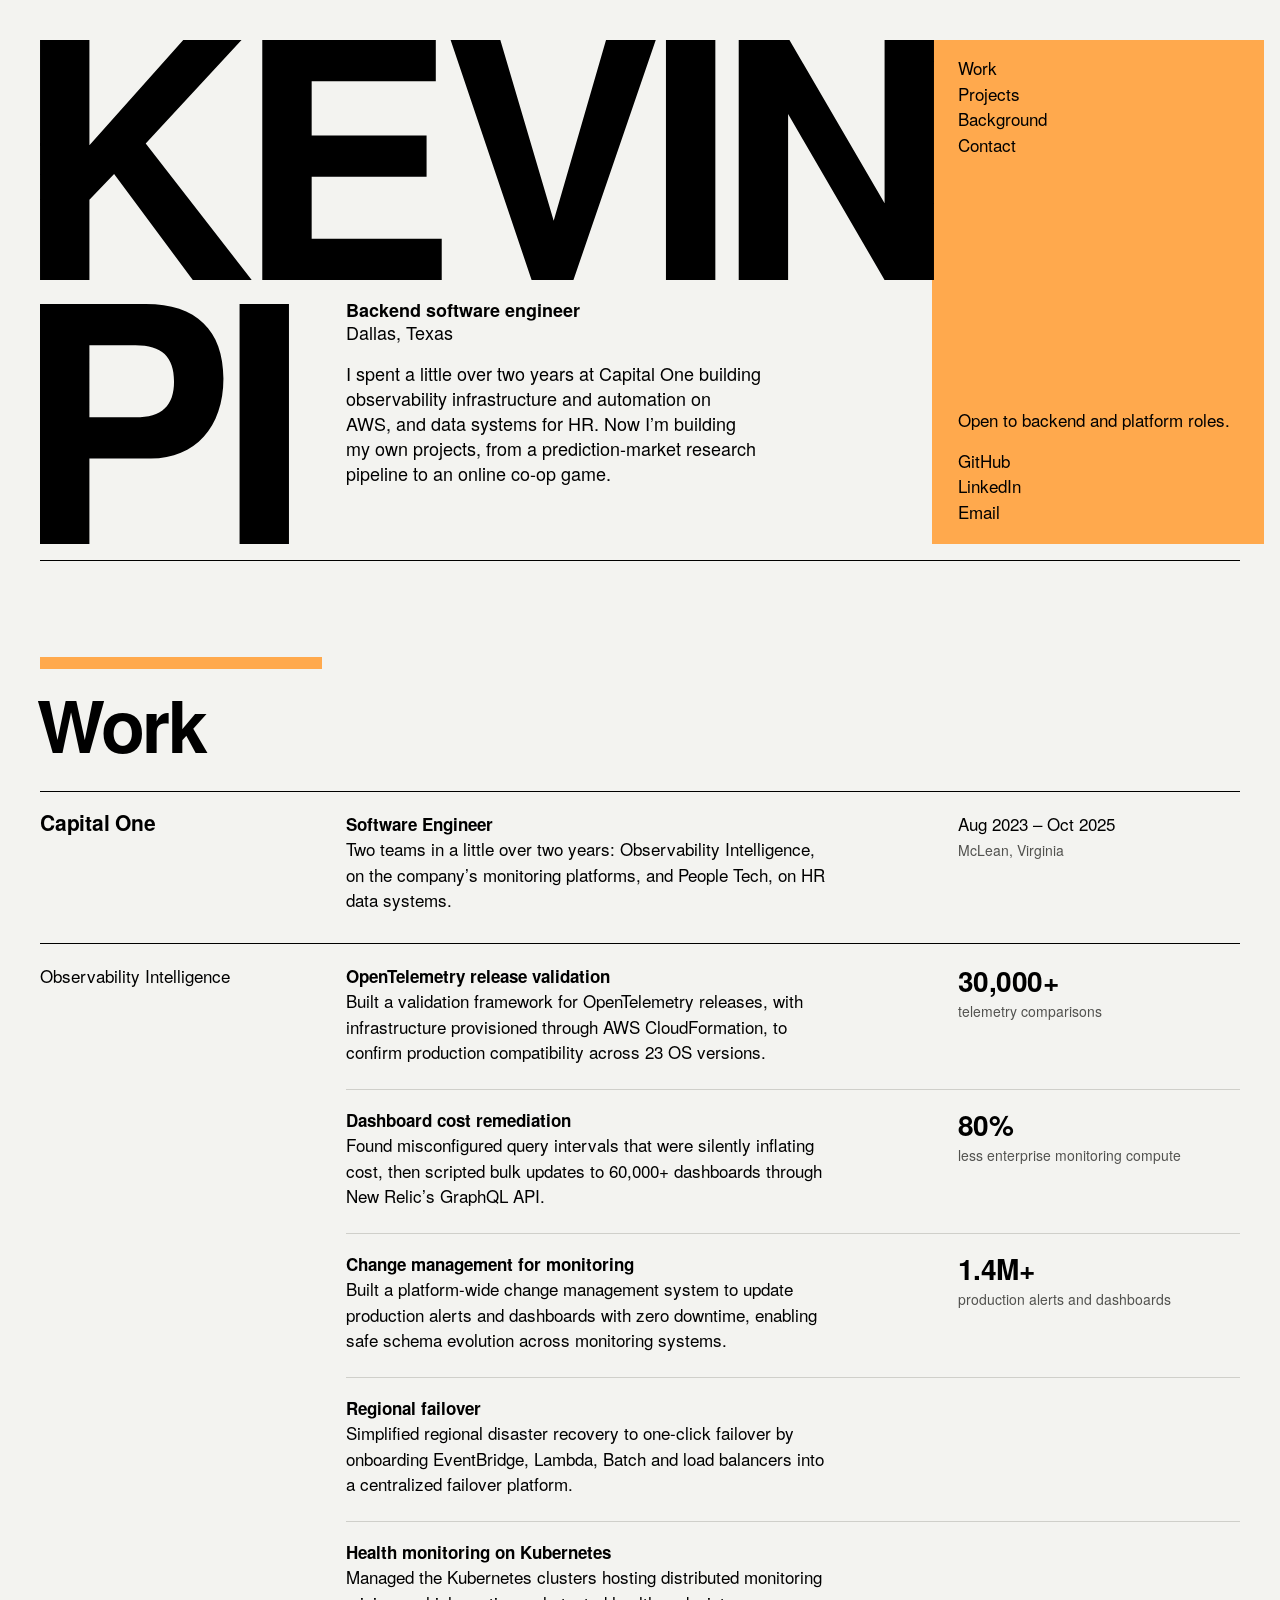
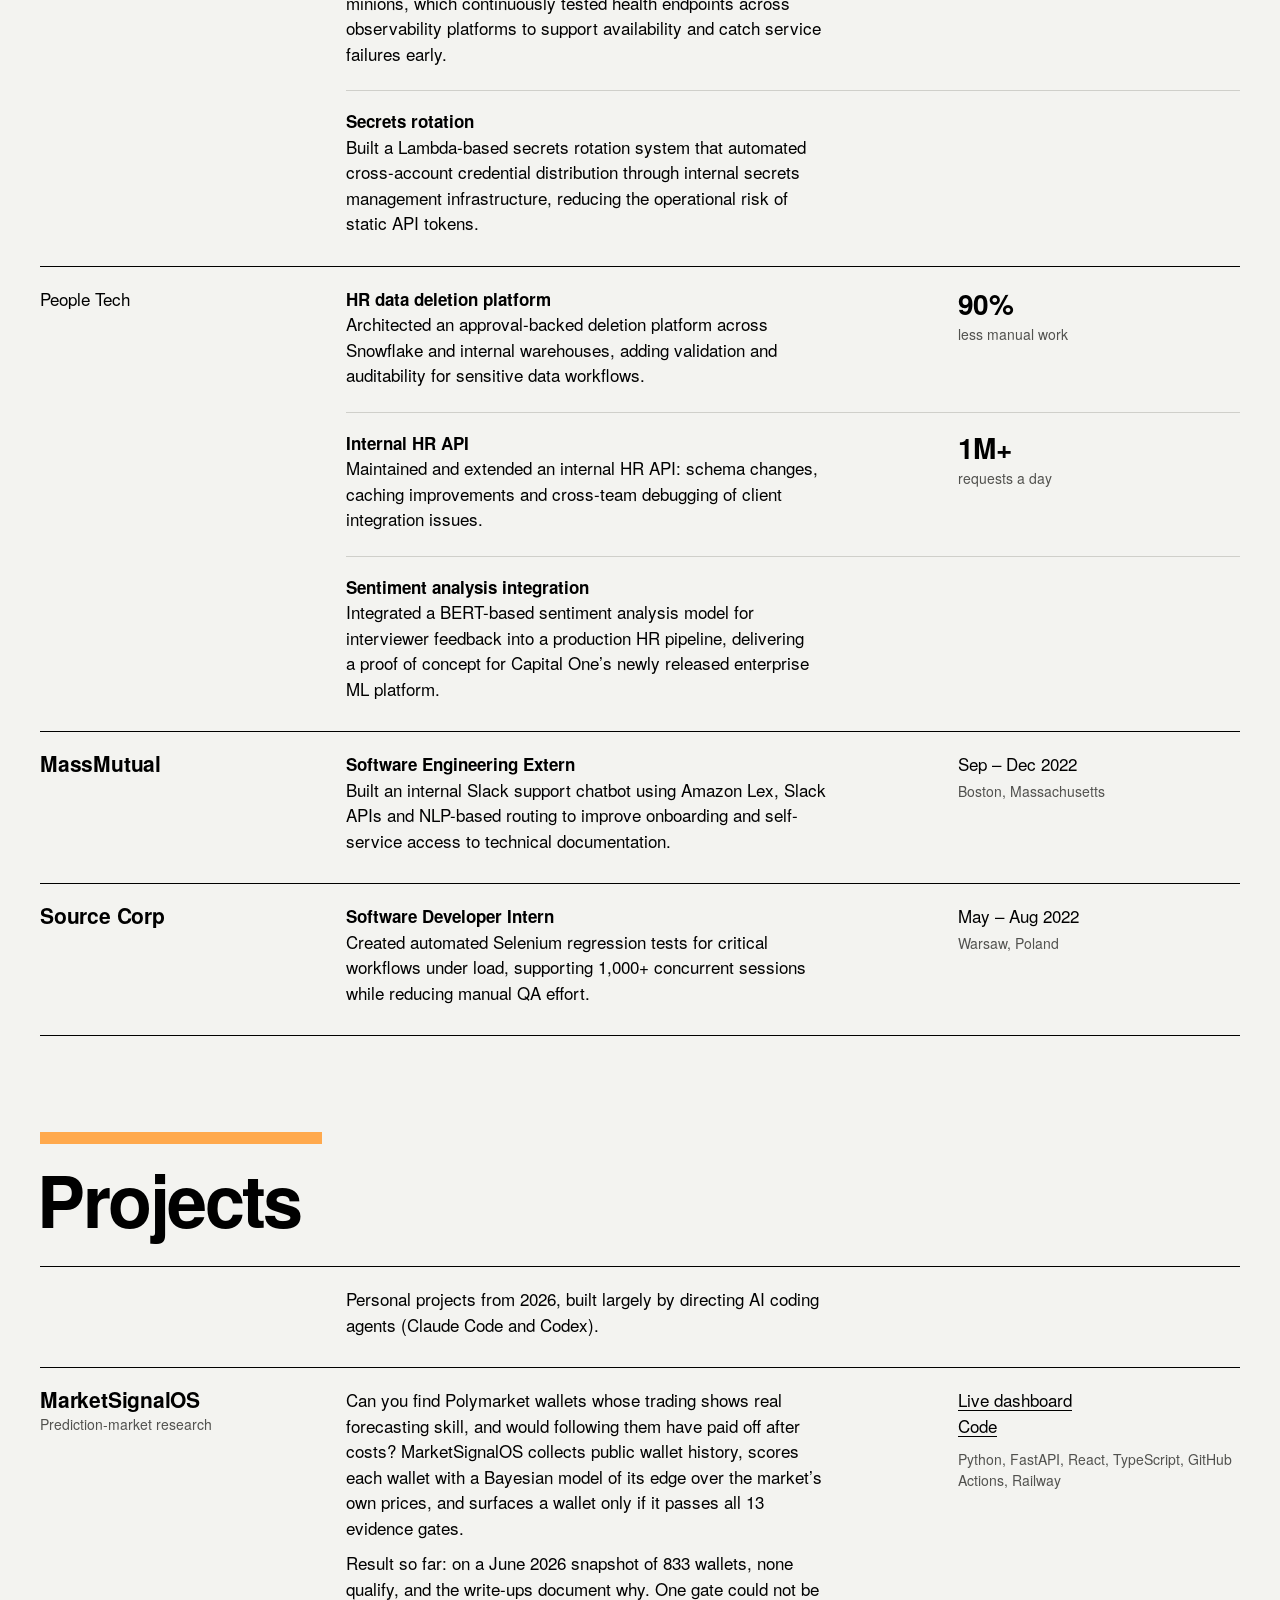
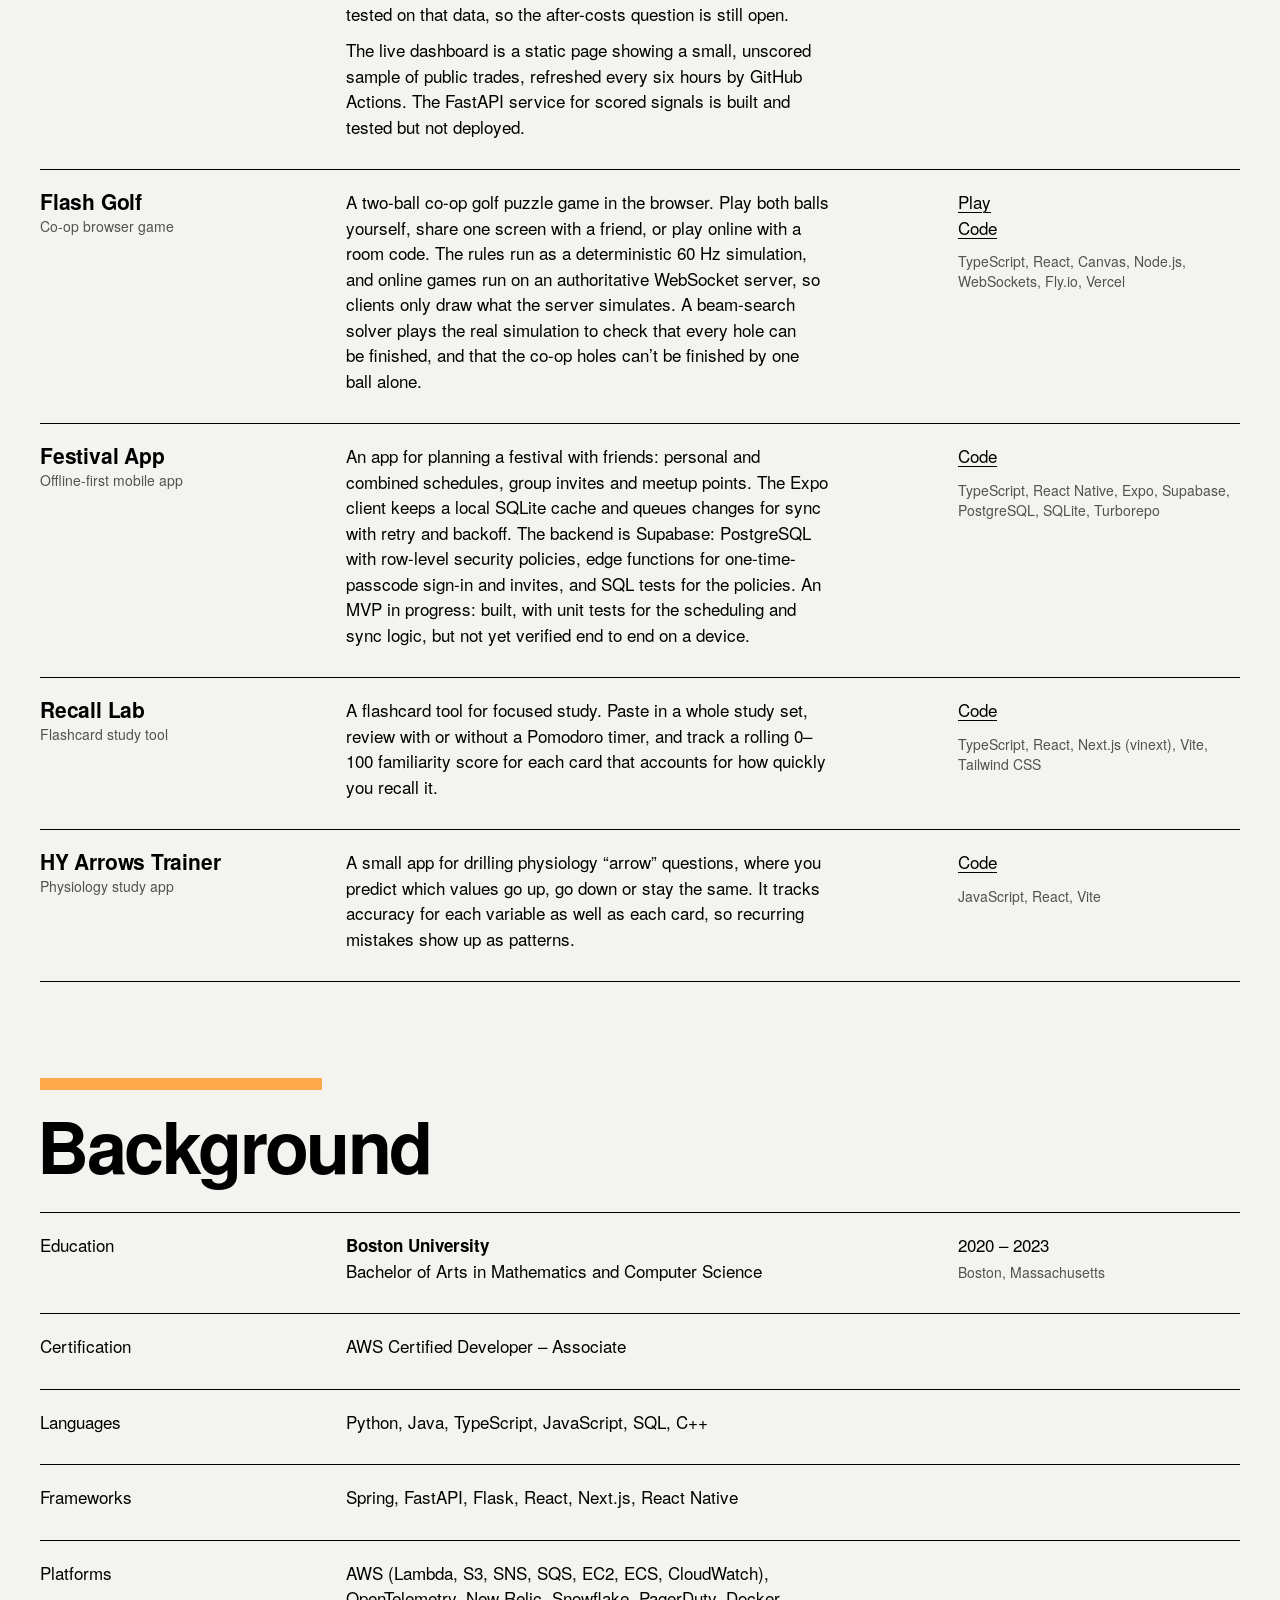
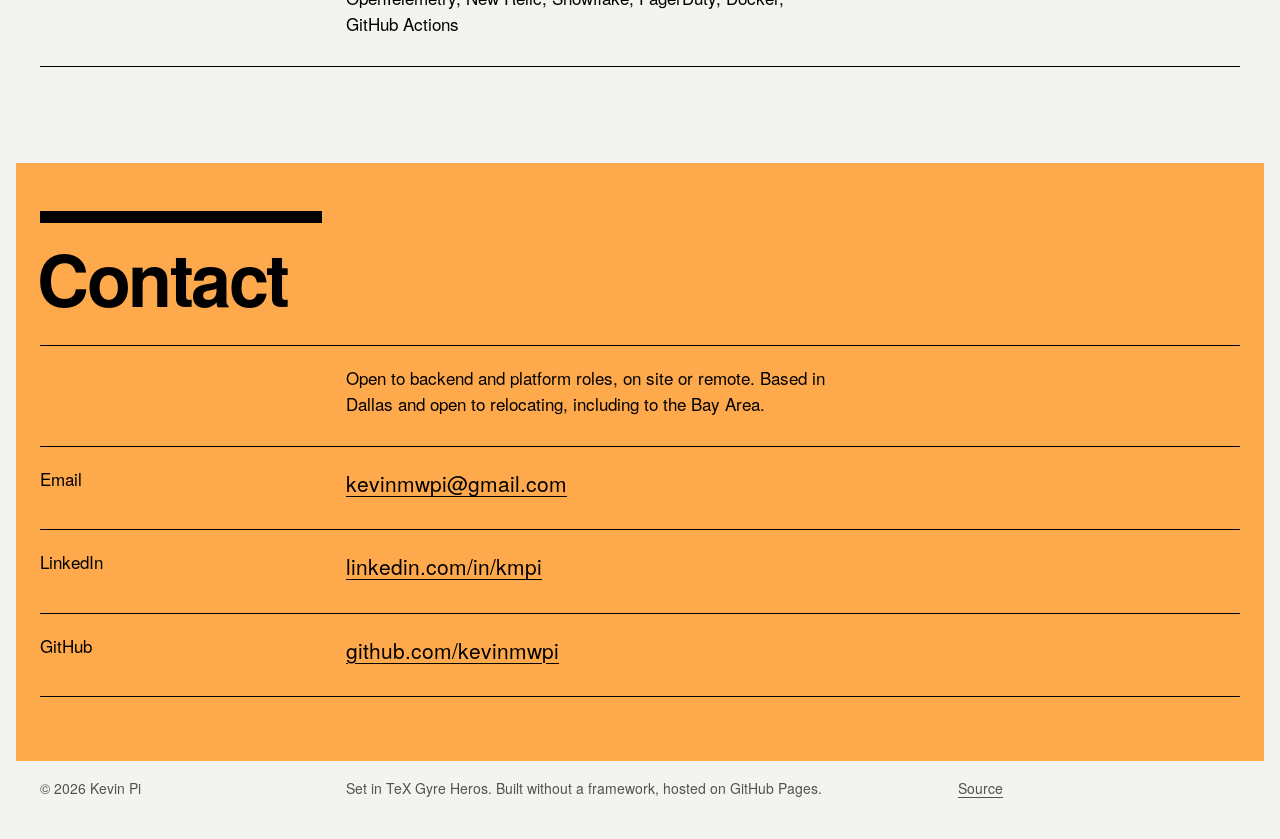
==== index.html @ 531bfdb4 "Add personal site Single static page for GitHub Pages: work at Capital One, personal projects, backg" ====
<!DOCTYPE html>
<html lang="en">
<head>
  <meta charset="utf-8">
  <meta name="viewport" content="width=device-width, initial-scale=1">
  <title>Kevin Pi — Software Engineer</title>
  <meta name="description" content="Backend software engineer in Dallas, Texas. A little over two years at Capital One building observability infrastructure, automation and HR data systems.">
  <meta name="author" content="Kevin Pi">
  <meta name="color-scheme" content="light">
  <meta name="theme-color" content="#f3f3f0">
  <link rel="canonical" href="https://kevinmwpi.github.io/">

  <meta property="og:type" content="website">
  <meta property="og:url" content="https://kevinmwpi.github.io/">
  <meta property="og:title" content="Kevin Pi — Software Engineer">
  <meta property="og:description" content="Backend software engineer in Dallas, Texas. A little over two years at Capital One building observability infrastructure, automation and HR data systems.">
  <meta property="og:image" content="https://kevinmwpi.github.io/assets/og.png">
  <meta property="og:image:width" content="1200">
  <meta property="og:image:height" content="630">
  <meta property="og:image:alt" content="Kevin Pi, backend software engineer">
  <meta name="twitter:card" content="summary_large_image">

  <link rel="icon" href="favicon.ico" sizes="32x32">
  <link rel="icon" href="assets/favicon.svg" type="image/svg+xml">
  <link rel="apple-touch-icon" href="assets/apple-touch-icon.png">

  <link rel="preload" href="assets/fonts/heros-subset-regular.woff2" as="font" type="font/woff2" crossorigin>
  <link rel="preload" href="assets/fonts/heros-subset-bold.woff2" as="font" type="font/woff2" crossorigin>
  <link rel="stylesheet" href="assets/style.css">
  <script src="assets/site.js" defer></script>

  <script type="application/ld+json">
  {
    "@context": "https://schema.org",
    "@type": "Person",
    "name": "Kevin Pi",
    "jobTitle": "Software Engineer",
    "url": "https://kevinmwpi.github.io/",
    "alumniOf": { "@type": "CollegeOrUniversity", "name": "Boston University" },
    "sameAs": ["https://github.com/kevinmwpi", "https://www.linkedin.com/in/kmpi"]
  }
  </script>
</head>
<body>
<a class="skip" href="#work">Skip to content</a>

<!-- Bar pinned to the top once the name has scrolled away. Hidden until then. -->
<nav class="bar" aria-label="Sections, pinned" inert>
  <div class="bar-inner">
    <a class="bar-name" href="#top">Kevin Pi</a>
    <ul>
      <li><a href="#work">Work</a></li>
      <li><a href="#projects">Projects</a></li>
      <li><a href="#background">Background</a></li>
      <li><a href="#contact">Contact</a></li>
    </ul>
  </div>
</nav>

<div class="page" id="top">

  <!-- Top of page: the name, a short introduction, and links. -->
  <header class="hero">
    <h1 class="visually-hidden">Kevin Pi</h1>

    <!-- The orange block: beside PI on a phone, a slab in the right-hand
         column on a desktop. It is only a background. -->
    <div class="block" aria-hidden="true"></div>

    <nav class="hero-nav" aria-label="Sections">
      <ul>
        <li><a href="#work">Work</a></li>
        <li><a href="#projects">Projects</a></li>
        <li><a href="#background">Background</a></li>
        <li><a href="#contact">Contact</a></li>
      </ul>
    </nav>

    <!-- KEVIN and PI as outlines of the bold typeface, one path per letter. -->
    <svg class="name name-first" viewBox="0 0 2715 729" width="2715" height="729" aria-hidden="true" focusable="false"><path d="M643 729 321 314 612 0H435L150 320V0H0V729H150V485L225 407L464 729Z"/><path d="M1220 729V604H825V415H1174V290H825V125H1202V0H675V729Z"/><path d="M1870 0H1719L1560 549L1398 0H1247L1493 729H1620Z"/><path d="M2051 729V0H1901V729Z"/><path d="M2715 729V0H2565V496L2276 0H2122V729H2272V225L2565 729Z"/></svg>
    <svg class="name name-last" viewBox="0 0 756 729" width="756" height="729" aria-hidden="true" focusable="false"><path d="M557 226C557 80 474 0 322 0H0V729H150V469H337C471 469 557 374 557 226ZM407 235C407 309 370 344 290 344H150V125H290C370 125 407 160 407 235Z"/><path d="M756 729V0H606V729Z"/></svg>

    <p class="role">Backend software engineer<span class="visually-hidden">, </span><span class="place">Dallas, Texas</span></p>
    <p class="lead">I spent a little over two years at Capital One building observability infrastructure and automation on AWS, and data systems for HR. Now I’m building my own projects, from a <span class="nowrap">prediction-market</span> research pipeline to an online <span class="nowrap">co-op</span> game.</p>

    <div class="cta">
      <p class="status">Open to backend and platform roles.</p>
      <ul class="hero-links">
        <li><a href="https://github.com/kevinmwpi">GitHub</a></li>
        <li><a href="https://www.linkedin.com/in/kmpi">LinkedIn</a></li>
        <li><a href="mailto:kevinmwpi@gmail.com">Email</a></li>
      </ul>
    </div>
  </header>

  <!-- Everything below the top of the page. This "sheet" slides up over the
       name as you scroll (see "Motion" in assets/style.css). -->
  <div class="sheet">

  <main>

    <!-- Work -->
    <section class="section" id="work" aria-labelledby="work-heading">
      <h2 id="work-heading">Work</h2>

      <div class="table">

        <div class="row">
          <h3 class="label">Capital One</h3>
          <div class="body">
            <p class="title">Software Engineer</p>
            <p>Two teams in a little over two years: Observability Intelligence, on the company’s monitoring platforms, and People Tech, on HR data systems.</p>
          </div>
          <p class="aside"><span class="when">Aug&nbsp;2023 – Oct&nbsp;2025</span><br><span class="small">McLean, Virginia</span></p>
        </div>

        <div class="row">
          <h4 class="label label-plain">Observability Intelligence</h4>
          <div class="items">

            <article class="item">
              <h5 class="title">OpenTelemetry release validation</h5>
              <p class="result"><strong>30,000+</strong> <span class="small">telemetry comparisons</span></p>
              <p class="desc">Built a validation framework for OpenTelemetry releases, with infrastructure provisioned through AWS CloudFormation, to confirm production compatibility across 23&nbsp;OS versions.</p>
            </article>

            <article class="item">
              <h5 class="title">Dashboard cost remediation</h5>
              <p class="result"><strong>80%</strong> <span class="small">less enterprise monitoring compute</span></p>
              <p class="desc">Found misconfigured query intervals that were silently inflating cost, then scripted bulk updates to 60,000+ dashboards through New Relic’s GraphQL API.</p>
            </article>

            <article class="item">
              <h5 class="title">Change management for monitoring</h5>
              <p class="result"><strong>1.4M+</strong> <span class="small">production alerts and dashboards</span></p>
              <p class="desc">Built a platform-wide change management system to update production alerts and dashboards with zero downtime, enabling safe schema evolution across monitoring systems.</p>
            </article>

            <article class="item">
              <h5 class="title">Regional failover</h5>
              <p class="desc">Simplified regional disaster recovery to one-click failover by onboarding EventBridge, Lambda, Batch and load balancers into a centralized failover platform.</p>
            </article>

            <article class="item">
              <h5 class="title">Health monitoring on Kubernetes</h5>
              <p class="desc">Managed the Kubernetes clusters hosting distributed monitoring minions, which continuously tested health endpoints across observability platforms to support availability and catch service failures early.</p>
            </article>

            <article class="item">
              <h5 class="title">Secrets rotation</h5>
              <p class="desc">Built a Lambda-based secrets rotation system that automated cross-account credential distribution through internal secrets management infrastructure, reducing the operational risk of static API tokens.</p>
            </article>

          </div>
        </div>

        <div class="row">
          <h4 class="label label-plain">People Tech</h4>
          <div class="items">

            <article class="item">
              <h5 class="title">HR data deletion platform</h5>
              <p class="result"><strong>90%</strong> <span class="small">less manual work</span></p>
              <p class="desc">Architected an approval-backed deletion platform across Snowflake and internal warehouses, adding validation and auditability for sensitive data workflows.</p>
            </article>

            <article class="item">
              <h5 class="title">Internal HR API</h5>
              <p class="result"><strong>1M+</strong> <span class="small">requests a day</span></p>
              <p class="desc">Maintained and extended an internal HR API: schema changes, caching improvements and cross-team debugging of client integration issues.</p>
            </article>

            <article class="item">
              <h5 class="title">Sentiment analysis integration</h5>
              <p class="desc">Integrated a BERT-based sentiment analysis model for interviewer feedback into a production HR pipeline, delivering a proof of concept for Capital One’s newly released enterprise ML platform.</p>
            </article>

          </div>
        </div>

        <div class="row">
          <h3 class="label">MassMutual</h3>
          <div class="body">
            <p class="title">Software Engineering Extern</p>
            <p>Built an internal Slack support chatbot using Amazon Lex, Slack APIs and NLP-based routing to improve onboarding and self-service access to technical documentation.</p>
          </div>
          <p class="aside"><span class="when">Sep – Dec&nbsp;2022</span><br><span class="small">Boston, Massachusetts</span></p>
        </div>

        <div class="row">
          <h3 class="label">Source Corp</h3>
          <div class="body">
            <p class="title">Software Developer Intern</p>
            <p>Created automated Selenium regression tests for critical workflows under load, supporting 1,000+ concurrent sessions while reducing manual QA effort.</p>
          </div>
          <p class="aside"><span class="when">May – Aug&nbsp;2022</span><br><span class="small">Warsaw, Poland</span></p>
        </div>

      </div>
    </section>

    <!-- Projects -->
    <section class="section" id="projects" aria-labelledby="projects-heading">
      <h2 id="projects-heading">Projects</h2>

      <div class="table">

        <div class="row">
          <p class="body">Personal projects from 2026, built largely by directing AI coding agents (Claude Code and Codex).</p>
        </div>

        <div class="row is-link">
          <div class="label">
            <h3>MarketSignalOS</h3>
            <p class="kind small">Prediction-market research</p>
          </div>
          <div class="body">
            <p>Can you find Polymarket wallets whose trading shows real forecasting skill, and would following them have paid off after costs? MarketSignalOS collects public wallet history, scores each wallet with a Bayesian model of its edge over the market’s own prices, and surfaces a wallet only if it passes all 13 evidence gates.</p>
            <p>Result so far: on a June 2026 snapshot of 833 wallets, none qualify, and the write-ups document why. One gate could not be tested on that data, so the after-costs question is still open.</p>
            <p>The live dashboard is a static page showing a small, unscored sample of public trades, refreshed every six hours by GitHub Actions. The FastAPI service for scored signals is built and tested but not deployed.</p>
          </div>
          <div class="aside">
            <ul class="links">
              <li><a class="stretch" href="https://kevinmwpi.github.io/marketsignalos/">Live dashboard<span class="visually-hidden">: MarketSignalOS</span></a></li>
              <li><a href="https://github.com/kevinmwpi/marketsignalos">Code<span class="visually-hidden">: MarketSignalOS</span></a></li>
            </ul>
            <p class="stack small">Python, FastAPI, React, TypeScript, GitHub Actions, Railway</p>
          </div>
        </div>

        <div class="row is-link">
          <div class="label">
            <h3>Flash Golf</h3>
            <p class="kind small">Co-op browser game</p>
          </div>
          <div class="body">
            <p>A two-ball co-op golf puzzle game in the browser. Play both balls yourself, share one screen with a friend, or play online with a room code. The rules run as a deterministic 60&nbsp;Hz simulation, and online games run on an authoritative WebSocket server, so clients only draw what the server simulates. A beam-search solver plays the real simulation to check that every hole can be finished, and that the co-op holes can’t be finished by one ball alone.</p>
          </div>
          <div class="aside">
            <ul class="links">
              <li><a class="stretch" href="https://flash-golf.vercel.app">Play<span class="visually-hidden">: Flash Golf</span></a></li>
              <li><a href="https://github.com/kevinmwpi/flash_gimme_golf">Code<span class="visually-hidden">: Flash Golf</span></a></li>
            </ul>
            <p class="stack small">TypeScript, React, Canvas, Node.js, WebSockets, Fly.io, Vercel</p>
          </div>
        </div>

        <div class="row is-link">
          <div class="label">
            <h3>Festival App</h3>
            <p class="kind small">Offline-first mobile app</p>
          </div>
          <div class="body">
            <p>An app for planning a festival with friends: personal and combined schedules, group invites and meetup points. The Expo client keeps a local SQLite cache and queues changes for sync with retry and backoff. The backend is Supabase: PostgreSQL with row-level security policies, edge functions for one-time-passcode sign-in and invites, and SQL tests for the policies. An MVP in progress: built, with unit tests for the scheduling and sync logic, but not yet verified end to end on a device.</p>
          </div>
          <div class="aside">
            <ul class="links">
              <li><a class="stretch" href="https://github.com/kevinmwpi/festival_app_codex">Code<span class="visually-hidden">: Festival App</span></a></li>
            </ul>
            <p class="stack small">TypeScript, React Native, Expo, Supabase, PostgreSQL, SQLite, Turborepo</p>
          </div>
        </div>

        <div class="row is-link">
          <div class="label">
            <h3>Recall Lab</h3>
            <p class="kind small">Flashcard study tool</p>
          </div>
          <div class="body">
            <p>A flashcard tool for focused study. Paste in a whole study set, review with or without a Pomodoro timer, and track a rolling 0–100 familiarity score for each card that accounts for how quickly you recall it.</p>
          </div>
          <div class="aside">
            <ul class="links">
              <li><a class="stretch" href="https://github.com/kevinmwpi/recall-lab">Code<span class="visually-hidden">: Recall Lab</span></a></li>
            </ul>
            <p class="stack small">TypeScript, React, Next.js (vinext), Vite, Tailwind CSS</p>
          </div>
        </div>

        <div class="row is-link">
          <div class="label">
            <h3>HY Arrows Trainer</h3>
            <p class="kind small">Physiology study app</p>
          </div>
          <div class="body">
            <p>A small app for drilling physiology “arrow” questions, where you predict which values go up, go down or stay the same. It tracks accuracy for each variable as well as each card, so recurring mistakes show up as patterns.</p>
          </div>
          <div class="aside">
            <ul class="links">
              <li><a class="stretch" href="https://github.com/kevinmwpi/hy-arrows-trainer">Code<span class="visually-hidden">: HY Arrows Trainer</span></a></li>
            </ul>
            <p class="stack small">JavaScript, React, Vite</p>
          </div>
        </div>

      </div>
    </section>

    <!-- Background -->
    <section class="section" id="background" aria-labelledby="background-heading">
      <h2 id="background-heading">Background</h2>

      <div class="table">

        <div class="row">
          <h3 class="label label-plain">Education</h3>
          <div class="body">
            <p class="title">Boston University</p>
            <p>Bachelor of Arts in Mathematics and Computer Science</p>
          </div>
          <p class="aside"><span class="when">2020 – 2023</span><br><span class="small">Boston, Massachusetts</span></p>
        </div>

        <div class="row">
          <h3 class="label label-plain">Certification</h3>
          <p class="body">AWS Certified Developer – Associate</p>
        </div>

        <div class="row">
          <h3 class="label label-plain">Languages</h3>
          <p class="body">Python, Java, TypeScript, JavaScript, SQL, C++</p>
        </div>

        <div class="row">
          <h3 class="label label-plain">Frameworks</h3>
          <p class="body">Spring, FastAPI, Flask, React, Next.js, React Native</p>
        </div>

        <div class="row">
          <h3 class="label label-plain">Platforms</h3>
          <p class="body">AWS (Lambda, S3, SNS, SQS, EC2, ECS, CloudWatch), OpenTelemetry, New Relic, Snowflake, PagerDuty, Docker, GitHub Actions</p>
        </div>

      </div>
    </section>

    <!-- Contact -->
    <section class="section section-contact" id="contact" aria-labelledby="contact-heading">
      <h2 id="contact-heading">Contact</h2>

      <div class="table">

        <div class="row">
          <p class="body">Open to backend and platform roles, on site or remote. Based in Dallas and open to relocating, including to the Bay Area.</p>
        </div>

        <div class="row is-link">
          <h3 class="label label-plain">Email</h3>
          <p class="body"><a class="contact-link stretch" href="mailto:kevinmwpi@gmail.com">kevinmwpi@gmail.com</a></p>
        </div>

        <div class="row is-link">
          <h3 class="label label-plain">LinkedIn</h3>
          <p class="body"><a class="contact-link stretch" href="https://www.linkedin.com/in/kmpi">linkedin.com/in/kmpi</a></p>
        </div>

        <div class="row is-link">
          <h3 class="label label-plain">GitHub</h3>
          <p class="body"><a class="contact-link stretch" href="https://github.com/kevinmwpi">github.com/kevinmwpi</a></p>
        </div>

      </div>
    </section>

  </main>

  <footer class="footer">
    <p class="copyright small">© 2026 Kevin Pi</p>
    <p class="colophon small">Set in TeX Gyre Heros. Built without a framework, hosted on GitHub Pages.</p>
    <p class="source small"><a href="https://github.com/kevinmwpi/kevinmwpi.github.io">Source</a></p>
  </footer>

  </div>

</div>

</body>
</html>
---- assets/style.css ----
/*
  kevinmwpi.github.io
  Plain CSS, no build step. In order:
  1 Fonts and tokens    2 Base            3 Page grid     4 Top of page
  5 Sections and rows   6 Contact, footer 7 Pinned bar    8 Tablet
  9 Desktop             10 Motion         11 Print
*/

/* 1 Fonts and tokens ------------------------------------------------------ */

@font-face {
  font-family: "Heros Subset";
  src: url("fonts/heros-subset-regular.woff2") format("woff2");
  font-weight: 400;
  font-style: normal;
  font-display: swap;
}

@font-face {
  font-family: "Heros Subset";
  src: url("fonts/heros-subset-bold.woff2") format("woff2");
  font-weight: 700;
  font-style: normal;
  font-display: swap;
}

:root {
  --paper: #f3f3f0;
  --ink: #000;
  --gray: #51514e;   /* secondary text, 7:1 on paper */
  --rule: #cfcfca;   /* hairlines between items */

  /* The one color. It is too light to read as text on the paper (1.7:1), so
     it is only ever a field behind black text (11:1) or a shape. */
  --accent: #ffa94d;

  --margin: 20px;    /* page side margin */
  --gutter: 16px;    /* gap between the 12 columns */
  --cap: 0.729em;    /* cap height of the typeface */

  /* How far an orange field runs past the text on each side. The text inside
     a field therefore stays on the same grid lines as the text outside it. */
  --bleed: var(--margin);
  --inset: clamp(10px, 3.4cqw, 28px);

  --bar-h: 44px;     /* height of the bar pinned to the top while scrolling */

  /* The name scales with the page. These three follow from the outlines:
     KEVIN is 2715 units wide and 729 tall, and the gap between its two lines
     (72 units) matches the gap between the I and the N. */
  --name-w: 100cqw;
  --name-h: calc(var(--name-w) * 0.26851);
  --name-gap: calc(var(--name-w) * 0.02652);

  /* Moves a block of text up so its capitals, not its line box, touch the
     line it hangs from. Works at any size because it is measured in lh/em. */
  --trim: calc((var(--cap) - 1lh) / 2);

  /* Updated by assets/site.js while scrolling (on the header and on the
     pinned bar respectively). Both run from 0 to 1. */
  --cover: 0;        /* how much of the top of the page has been covered */
  --progress: 0;     /* how far down the whole page the reader is */

  --ease: cubic-bezier(0.16, 1, 0.3, 1);

  color-scheme: light;
}

/* 2 Base ------------------------------------------------------------------ */

*,
*::before,
*::after {
  box-sizing: border-box;
}

html {
  -webkit-text-size-adjust: 100%;
  text-size-adjust: 100%;
}

body {
  margin: 0;
  background: var(--paper);
  color: var(--ink);
  font: 400 1rem/1.5 "Heros Subset", Helvetica, Arial, sans-serif;
  font-kerning: normal;
}

::selection {
  background: var(--accent);
  color: var(--ink);
}

h1, h2, h3, h4, h5, p, ul {
  margin: 0;
  font-size: inherit;
  font-weight: inherit;
}

ul {
  padding: 0;
  list-style-type: "";          /* no bullets, and still announced as a list */
}

p {
  text-wrap: pretty;
}

a {
  color: inherit;
  text-decoration-line: underline;
  text-decoration-thickness: 1px;
  text-underline-offset: 0.2em;
}

a:focus-visible {
  outline: 2px solid var(--ink);
  outline-offset: 3px;
}

/* Pointing at a link marks it in orange, like a highlighter. */
@media (hover: hover) {
  a:hover {
    background: var(--accent);
    box-shadow: 0 0 0 0.14em var(--accent);
    color: var(--ink);
    text-decoration-color: transparent;
  }
}

.visually-hidden {
  position: absolute;
  width: 1px;
  height: 1px;
  overflow: hidden;
  clip-path: inset(50%);
  white-space: nowrap;
}

.skip {
  position: absolute;
  left: var(--margin);
  top: -100px;
  z-index: 10;
  padding: 10px 14px;
  background: var(--ink);
  color: var(--paper);
}

.skip:focus {
  top: 12px;
}

.small {
  font-size: 0.875rem;
  line-height: 1.45;
  color: var(--gray);
}

.nowrap {
  white-space: nowrap;
}

/* 3 Page grid ------------------------------------------------------------- */

/* One 12-column grid for the whole page. The top of the page, every row and
   the footer repeat it, so text in different sections starts on the same
   vertical lines. */

.page {
  max-width: calc(1360px + 2 * var(--margin));
  margin-inline: auto;
  padding-inline: var(--margin);
  container-type: inline-size;   /* makes 100cqw the width of the grid */
}

.hero,
.row,
.footer,
.bar-inner {
  display: grid;
  grid-template-columns: repeat(12, minmax(0, 1fr));
  column-gap: var(--gutter);
}

/* 4 Top of page ----------------------------------------------------------- */

/* Phone layout, top to bottom: section links, KEVIN, PI with an orange block
   running from its last letter to the edge of the screen, the introduction,
   then availability and contact links. Rows are numbered so the wider layouts
   can rearrange them. */

.hero {
  padding-bottom: 16px;
}

.hero-nav {
  grid-column: 1 / -1;
  grid-row: 1;
  padding-block: 6px 10px;
}

.hero-nav ul,
.hero-links {
  display: flex;
  flex-wrap: wrap;
  column-gap: 20px;
}

/* On a phone the section links spread to the full width of KEVIN. */
.hero-nav ul {
  justify-content: space-between;
  column-gap: 8px;
}

.hero-nav a,
.hero-links a {
  display: block;
  padding-block: 10px;          /* 44px tall, comfortable to tap */
  text-decoration-line: none;
}

/* The name is drawn as outlines, one per letter, so it never waits on a font
   download and its edges sit exactly on the grid. The real heading is the
   hidden <h1>. As the page slides over it, it turns from black to orange. */

.name {
  display: block;
  height: auto;
  fill: var(--ink);
}

@supports (color: color-mix(in srgb, red, blue)) {
  .name {
    fill: color-mix(in srgb, var(--accent) calc(var(--cover) * 100%), var(--ink));
  }
}

.name-first {
  grid-column: 1 / -1;
  grid-row: 2;
  width: 100%;
}

.name-last {
  grid-column: 1 / -1;
  grid-row: 3;
  width: 27.85%;                /* PI is 27.85% as wide as KEVIN */
  margin-top: var(--name-gap);
}

/* The orange block. It starts where PI ends and is exactly as tall. */
.block {
  grid-column: 1 / -1;
  grid-row: 3;
  /* 2px under the last letter, so no hairline of paper shows between them */
  margin: var(--name-gap) calc(-1 * var(--bleed)) 0 calc(27.85% - 2px);
  background: var(--accent);
}

/* The role sits inside the block, in its bottom left corner. */
.role {
  grid-column: 1 / -1;
  grid-row: 3;
  align-self: end;
  margin: 0 0 calc(var(--inset) + var(--trim)) calc(27.85% + var(--inset));
  font-size: 0.875rem;
  font-size: clamp(0.875rem, 4.4cqw, 1.3125rem);
  font-weight: 700;
  line-height: 1.3;
}

.role .place {
  display: block;
  font-weight: 400;
}

.lead {
  grid-column: 1 / -1;
  grid-row: 4;
  max-width: 34em;
  margin-top: 28px;
  font-size: 1.125rem;
  line-height: 1.45;
  text-wrap: balance;           /* even line lengths, no stray last word */
}

.cta {
  grid-column: 1 / -1;
  grid-row: 5;
  margin-top: 14px;
}

.status::before {
  content: "";
  display: inline-block;
  width: 0.56em;
  height: 0.56em;
  margin-right: 0.5em;
  background: var(--accent);
}

.hero-links {
  margin-top: 8px;
}

/* 5 Sections and rows ----------------------------------------------------- */

/* Everything below the top of the page. It has its own background because it
   slides up over the name as you scroll (see Motion). It is as wide as the
   page margins so that it also covers the part of the orange block that runs
   past the text. Its top rule stays the width of the text. */
.sheet {
  position: relative;
  z-index: 1;
  margin-inline: calc(-1 * var(--margin));
  padding-inline: var(--margin);
  background: var(--paper);
}

.sheet::before {
  content: "";
  display: block;
  height: 1px;
  background: var(--ink);
}

.section {
  padding-top: 56px;
  scroll-margin-top: var(--bar-h);   /* a jump lands just below the pinned bar */
}

/* Each section opens with an orange bar three columns wide. */
.section::before {
  content: "";
  display: block;
  width: calc((100cqw - 11 * var(--gutter)) / 4 + 2 * var(--gutter));
  height: 10px;
  margin-bottom: 18px;
  background: var(--accent);
  transform-origin: left;
}

.section > h1,
.section > h2 {
  margin: 0 0 22px -0.04em;     /* pulls the first letter onto the margin */
  font-size: 2.75rem;           /* for browsers without container units */
  font-size: clamp(2.75rem, 6cqw, 4.75rem);
  font-weight: 700;
  line-height: 1;
  letter-spacing: -0.035em;
}

.table {
  border-bottom: 1px solid var(--ink);
}

/* A row is label, body, aside: stacked on a phone, side by side when wider.
   A black rule opens each row. Gray rules separate the items inside a row. */

.row {
  position: relative;
  isolation: isolate;
  padding-block: 18px 22px;
}

.row::before,
.item + .item::before {
  content: "";
  position: absolute;
  inset: 0 0 auto;
  height: 1px;
  background: var(--ink);
  transform-origin: left;
}

.row > * {
  grid-column: 1 / -1;
}

.label {
  font-size: 1.3125rem;
  font-weight: 700;
  line-height: 1.2;
  letter-spacing: -0.01em;
}

/* Team names and field names: a quiet caption on a phone, plain text in the
   label column when there is room for one. */
.label-plain {
  font-size: 0.875rem;
  font-weight: 400;
  line-height: 1.45;
  letter-spacing: 0;
  color: var(--gray);
}

.kind {
  margin-top: 2px;
  font-weight: 400;
  letter-spacing: 0;
}

.row > .body,
.row > .items {
  margin-top: 10px;
}

.row > .label-plain + .body,
.row > .label-plain + .items {
  margin-top: 6px;
}

.row > .aside {
  margin-top: 12px;
}

.body,
.desc {
  max-width: 36em;
}

.body p + p {
  margin-top: 0.6em;
}

.body .title + p {
  margin-top: 0;
}

.title {
  font-weight: 700;
}

.when {
  font-variant-numeric: tabular-nums;
  white-space: nowrap;
}

/* Work items: title, result, description. */

.item {
  position: relative;
  padding-block: 16px 18px;
}

.item + .item::before {
  background: var(--rule);
}

.item:first-child {
  padding-top: 0;
}

.item:last-child {
  padding-bottom: 0;
}

.result {
  display: flex;
  flex-wrap: wrap;
  align-items: baseline;
  column-gap: 0.4em;
  margin-block: 2px 4px;
}

.result strong {
  font-weight: 700;
  font-variant-numeric: tabular-nums;
}

/* Project and contact links. */

.links {
  display: flex;
  flex-wrap: wrap;
  column-gap: 20px;
}

.links a {
  display: block;
  padding-block: 8px;
}

.stack {
  margin-top: 2px;
}

.contact-link {
  display: inline-block;
  padding-block: 4px;
  font-size: 1.3125rem;
  line-height: 1.2;
  overflow-wrap: anywhere;
}

/* A row that leads somewhere (a project, a way to reach me) can be clicked
   anywhere, and fills with orange under the pointer. The first link in the
   row is stretched over it; any other link stays on top and works as usual. */

.row.is-link::after {
  content: "";
  position: absolute;
  inset: 0 calc(-1 * var(--bleed));
  z-index: -1;
  background: var(--accent);
  opacity: 0;
  transition: opacity 120ms linear;
}

.stretch::after {
  content: "";
  position: absolute;
  inset: 0 calc(-1 * var(--bleed));
  z-index: 1;
}

.is-link a:not(.stretch) {
  position: relative;
  z-index: 2;
}

@media (hover: hover) {
  .row.is-link:hover::after {
    opacity: 1;
  }

  .row.is-link:hover .small {
    color: var(--ink);          /* gray is too weak on orange */
  }

  /* Inside a filled row a link is marked in black instead. */
  .is-link a:hover {
    background: none;
    box-shadow: none;
    text-decoration-color: currentColor;
  }

  .is-link a:not(.stretch):hover {
    background: var(--ink);
    box-shadow: 0 0 0 0.14em var(--ink);
    color: var(--paper);
    text-decoration-color: transparent;
  }
}

/* 6 Contact and footer ---------------------------------------------------- */

/* Contact is the second orange field: the page opens and closes on orange. */

.section-contact {
  margin: 56px calc(-1 * var(--bleed)) 0;
  padding: 36px var(--bleed) 44px;
  background: var(--accent);
}

.section-contact::before {
  background: var(--ink);
}

.section-contact .label-plain {
  color: var(--ink);
}

.section-contact .row.is-link::after {
  background: var(--ink);       /* on orange, a row fills with black instead */
}

@media (hover: hover) {
  .section-contact .row.is-link:hover,
  .section-contact .row.is-link:hover .label-plain,
  .section-contact .row.is-link:hover a {
    color: var(--paper);
  }
}

.footer {
  row-gap: 4px;
  padding-block: 18px 40px;
}

.footer > * {
  grid-column: 1 / -1;
}

.footer a {
  display: inline-block;
  padding-block: 10px;
}

/* 7 Pinned bar ------------------------------------------------------------- */

/* Once the top of the page is covered, a slim bar drops in with the section
   links. An orange marker sits behind the section being read, and an orange
   line along the bottom edge shows how far down the page you are.
   assets/site.js shows and hides it; without scripts it never appears. */

.bar {
  position: fixed;
  inset: 0 0 auto;
  z-index: 5;
  border-bottom: 1px solid var(--ink);
  background: var(--paper);
  transform: translateY(-110%);
  visibility: hidden;
}

.is-pinned .bar {
  transform: none;
  visibility: visible;
}

.bar::after {
  content: "";
  position: absolute;
  inset: auto 0 -1px;
  height: 3px;
  background: var(--accent);
  transform: scaleX(var(--progress));
  transform-origin: left;
}

.bar-inner {
  align-items: center;
  max-width: calc(1360px + 2 * var(--margin));
  height: var(--bar-h);
  margin-inline: auto;
  padding-inline: var(--margin);
}

.bar-name {
  display: none;
  font-weight: 700;
  text-decoration-line: none;
}

.bar ul {
  position: relative;
  grid-column: 1 / -1;
  display: flex;
  justify-content: space-between;
  margin-inline: -8px;          /* the links carry 8px of padding each side */
  font-size: clamp(0.8125rem, 4vw, 1rem);
}

/* The marker: one orange block that slides to whichever link is current. */
.bar ul::before {
  content: "";
  position: absolute;
  top: 50%;
  left: 0;
  width: var(--marker-w, 0);
  height: 1.75em;
  background: var(--accent);
  transform: translate(var(--marker-x, 0), -50%);
}

.bar li a {
  position: relative;
  display: block;
  padding-inline: 8px;
  line-height: var(--bar-h);
  text-decoration-line: none;
}

@media (hover: hover) {
  .bar a:hover {
    background: none;
    box-shadow: none;
    text-decoration-line: underline;
    text-decoration-color: currentColor;
  }
}

/* 8 Tablet: a label column (1-4) and a content column (5-12) --------------- */

@media (min-width: 700px) {
  :root {
    --margin: 32px;
  }

  body {
    font-size: 1.0625rem;
  }

  .hero {
    padding-bottom: 24px;
  }

  .hero-nav ul {
    justify-content: flex-start;
    column-gap: 20px;
  }

  .lead,
  .cta,
  .row > .body,
  .row > .items,
  .row > .aside,
  .footer > .colophon,
  .footer > .source {
    grid-column: 5 / -1;
  }

  .lead {
    max-width: none;
    font-size: 1.25rem;
    font-size: clamp(1.125rem, 2.3cqw, 1.3125rem);
    line-height: 1.4;
  }

  .section {
    padding-top: 80px;
  }

  /* A label stays in view while the rest of its row scrolls past, so a long
     group such as a team's projects never loses its heading. */
  .row > .label {
    grid-column: 1 / span 4;
    grid-row: 1 / span 2;
    position: sticky;
    top: calc(var(--bar-h) + 20px);
    align-self: start;
  }

  .row > .body,
  .row > .items,
  .row > .label-plain + .body,
  .row > .label-plain + .items {
    margin-top: 0;
  }

  .label-plain {
    font-size: 1.0625rem;
    line-height: 1.5;
    color: var(--ink);
  }

  .label:not(.label-plain) {
    margin-top: -0.1rem;        /* capitals level with the body text */
  }

  .section-contact {
    margin-top: 80px;
    padding-block: 44px 56px;
  }

  .footer > .copyright {
    grid-column: 1 / span 4;
    grid-row: 1 / span 2;
  }

  .footer a {
    display: inline;
    padding: 0;
  }

  .bar-name {
    display: block;
    grid-column: 1 / span 4;
  }

  .bar ul {
    grid-column: 5 / -1;
    justify-content: flex-start;
    column-gap: 4px;
    font-size: inherit;
  }
}

/* 9 Desktop: three lines carry the page, at columns 1, 4 and 10 ------------- */

@media (min-width: 1000px) {
  :root {
    --margin: 40px;
    --gutter: 24px;
    --bleed: var(--gutter);
    --bar-h: 48px;
    --name-w: calc(75cqw - var(--gutter) / 4);   /* KEVIN spans 9 of 12 columns */
  }

  .hero {
    grid-template-rows: auto auto auto minmax(0, 1fr);
    padding-block: 40px 16px;
  }

  .name-first {
    grid-column: 1 / span 9;
    grid-row: 1;
  }

  .name-last {
    grid-column: 1 / span 9;
    grid-row: 2 / span 3;
  }

  /* The orange block becomes a slab in the right-hand column, as tall as the
     two lines of the name and pressed against the N. */
  .block {
    grid-column: 10 / span 3;
    grid-row: 1 / span 4;
    align-self: start;
    height: calc(2 * var(--name-h) + var(--name-gap));
    margin: 0 calc(-1 * var(--bleed)) 0 calc(-1 * var(--bleed) - 2px);
  }

  /* Section links in its top corner. */
  .hero-nav {
    grid-column: 10 / span 3;
    grid-row: 1;
    align-self: start;
    margin-top: calc(var(--gutter) + var(--trim));
    padding: 0;
  }

  .hero-nav ul,
  .hero-links {
    display: block;
  }

  .hero-nav a,
  .hero-links a {
    display: inline;
    padding: 0;
  }

  /* Availability and contact links in its bottom corner. */
  .cta {
    grid-column: 10 / span 3;
    grid-row: 2 / span 3;
    align-self: start;
    display: flex;
    flex-direction: column;
    justify-content: flex-end;
    height: calc(var(--name-gap) + var(--name-h));
    margin: 0;
    padding-bottom: var(--gutter);
  }

  .status {
    margin-bottom: 0.9em;
  }

  .status::before {
    display: none;
  }

  .hero-links {
    margin: 0 0 var(--trim);     /* last line sits one gutter above the edge */
  }

  /* The introduction hangs from the top of PI, on the paper. */
  .role,
  .lead {
    grid-column: 4 / span 5;
  }

  .role {
    grid-row: 2;
    align-self: start;
    margin: calc(var(--name-gap) + var(--trim)) 0 0;
    font-size: clamp(1.0625rem, 1.5cqw, 1.3125rem);
  }

  .lead {
    grid-row: 3;
    margin-top: 0.9em;
    font-size: clamp(1.0625rem, 1.5cqw, 1.3125rem);
  }

  /* On the slab a link is marked in black instead of orange. */
  @media (hover: hover) {
    .hero-nav a:hover,
    .hero-links a:hover {
      background: var(--ink);
      box-shadow: 0 0 0 0.14em var(--ink);
      color: var(--paper);
    }
  }

  .section {
    padding-top: 96px;
  }

  .section::before {
    height: 12px;
    margin-bottom: 22px;
  }

  .section > h1,
  .section > h2 {
    margin-bottom: 28px;
  }

  .row {
    padding-block: 22px 28px;
  }

  .row > .label {
    grid-column: 1 / span 3;
    grid-row: auto;
  }

  .row > .body {
    grid-column: 4 / span 5;
  }

  .row > .aside {
    grid-column: 10 / span 3;
    margin-top: 0;
  }

  .row > .items {
    grid-column: 4 / -1;
  }

  .body,
  .desc {
    max-width: none;
  }

  /* Inside a team: title and description in 5 columns, result in the last 3. */
  .item {
    display: grid;
    grid-template-columns: repeat(9, minmax(0, 1fr));
    column-gap: var(--gutter);
    padding-block: 20px 22px;
  }

  .item .title {
    grid-column: 1 / span 5;
    grid-row: 1;
  }

  .item .desc {
    grid-column: 1 / span 5;
    grid-row: 2;
  }

  .result {
    display: block;
    grid-column: 7 / span 3;
    grid-row: 1 / span 2;
    margin-block: 0.17rem 0;    /* capitals level with the title */
  }

  .result strong {
    display: block;
    font-size: 1.75rem;
    line-height: 1;
    letter-spacing: -0.02em;
  }

  .result .small {
    display: block;
    margin-top: 6px;
  }

  .links {
    display: block;
  }

  .links a {
    display: inline;
    padding: 0;
  }

  .stack {
    margin-top: 10px;
  }

  .section-contact {
    margin-top: 96px;
    padding-block: 48px 64px;
  }

  .footer > .copyright {
    grid-column: 1 / span 3;
    grid-row: auto;
  }

  .footer > .colophon {
    grid-column: 4 / span 5;
  }

  .footer > .source {
    grid-column: 10 / span 3;
  }

  .bar-name {
    grid-column: 1 / span 3;
  }

  .bar ul {
    grid-column: 4 / -1;
  }
}

/* 10 Motion ----------------------------------------------------------------- */

/* Everything here is extra. With this block removed, with scripts off, or on
   a device that asks for reduced motion, the page shows the same content in
   the same place; nothing waits on an animation to become readable.

   Four things move, all along the grid:
   a  on load, the letters of the name rise into place and the block wipes in
   b  the top of the page holds still and the rest slides up over it
   c  as a section or row scrolls into view its rule draws from the left and
      its text settles in (site.js adds "pre" to what is still below the
      screen, then removes it as each piece arrives)
   d  the pinned bar drops in, and its marker slides between section links */

@media (prefers-reduced-motion: no-preference) {
  /* a */
  .name path {
    animation: rise 900ms var(--ease) backwards;
  }

  .name-first path:nth-child(2) { animation-delay: 50ms; }
  .name-first path:nth-child(3) { animation-delay: 100ms; }
  .name-first path:nth-child(4) { animation-delay: 150ms; }
  .name-first path:nth-child(5) { animation-delay: 200ms; }
  .name-last path:nth-child(1) { animation-delay: 250ms; }
  .name-last path:nth-child(2) { animation-delay: 300ms; }

  @keyframes rise {
    from { transform: translateY(100%); }
  }

  .block {
    animation: wipe 800ms var(--ease) 250ms backwards;
  }

  @keyframes wipe {
    from { clip-path: inset(0 0 100% 0); }
    to { clip-path: inset(0); }
  }

  .hero-nav,
  .role,
  .lead,
  .cta {
    animation: settle 600ms var(--ease) 550ms backwards;
  }

  @keyframes settle {
    from { opacity: 0; transform: translateY(10px); }
  }

  /* b  --hero-h is the height of the top of the page, measured by site.js.
     Until it is set, "top" is invalid and the page simply scrolls normally.
     If the window is shorter than the top of the page, it scrolls until its
     last line is in view and only then holds still. */
  .hero {
    position: sticky;
    top: min(0px, calc(100vh - var(--hero-h)));
    top: min(0px, calc(100svh - var(--hero-h)));
    z-index: 0;
  }

  /* c */
  .section::before,
  .row::before,
  .item + .item::before {
    transition: transform 900ms var(--ease);
  }

  .section > h1,
  .section > h2,
  .row > :not(.items),
  .item > * {
    transition: opacity 600ms ease, transform 700ms var(--ease);
  }

  .row > .body { transition-delay: 60ms; }
  .row > .aside { transition-delay: 120ms; }
  .item > .result { transition-delay: 100ms; }

  .section.pre::before,
  .row.pre::before,
  .item.pre::before {
    transform: scaleX(0);
  }

  .section.pre > h2,
  .row.pre > :not(.items),
  .item.pre > * {
    opacity: 0;
    transform: translateY(14px);
  }

  /* d */
  .bar {
    transition: transform 350ms var(--ease), visibility 0s 350ms;
  }

  .is-pinned .bar {
    transition-delay: 0s;
  }

  .bar ul::before {
    transition: transform 350ms var(--ease), width 350ms var(--ease);
  }
}

/* 11 Print ---------------------------------------------------------------- */

@media print {
  :root {
    --paper: #fff;
  }

  .skip,
  .hero-nav,
  .bar {
    display: none;
  }

  .hero {
    position: static;
  }

  /* Print everything, including rows that had not scrolled into view yet. */
  .section.pre > h2,
  .row.pre > *,
  .item.pre > * {
    opacity: 1 !important;
    transform: none !important;
  }

  .section.pre::before,
  .row.pre::before,
  .item.pre::before {
    transform: none !important;
  }

  .name path,
  .block,
  .hero-nav,
  .role,
  .lead,
  .cta {
    animation: none !important;
  }

  .item {
    break-inside: avoid;
  }
}
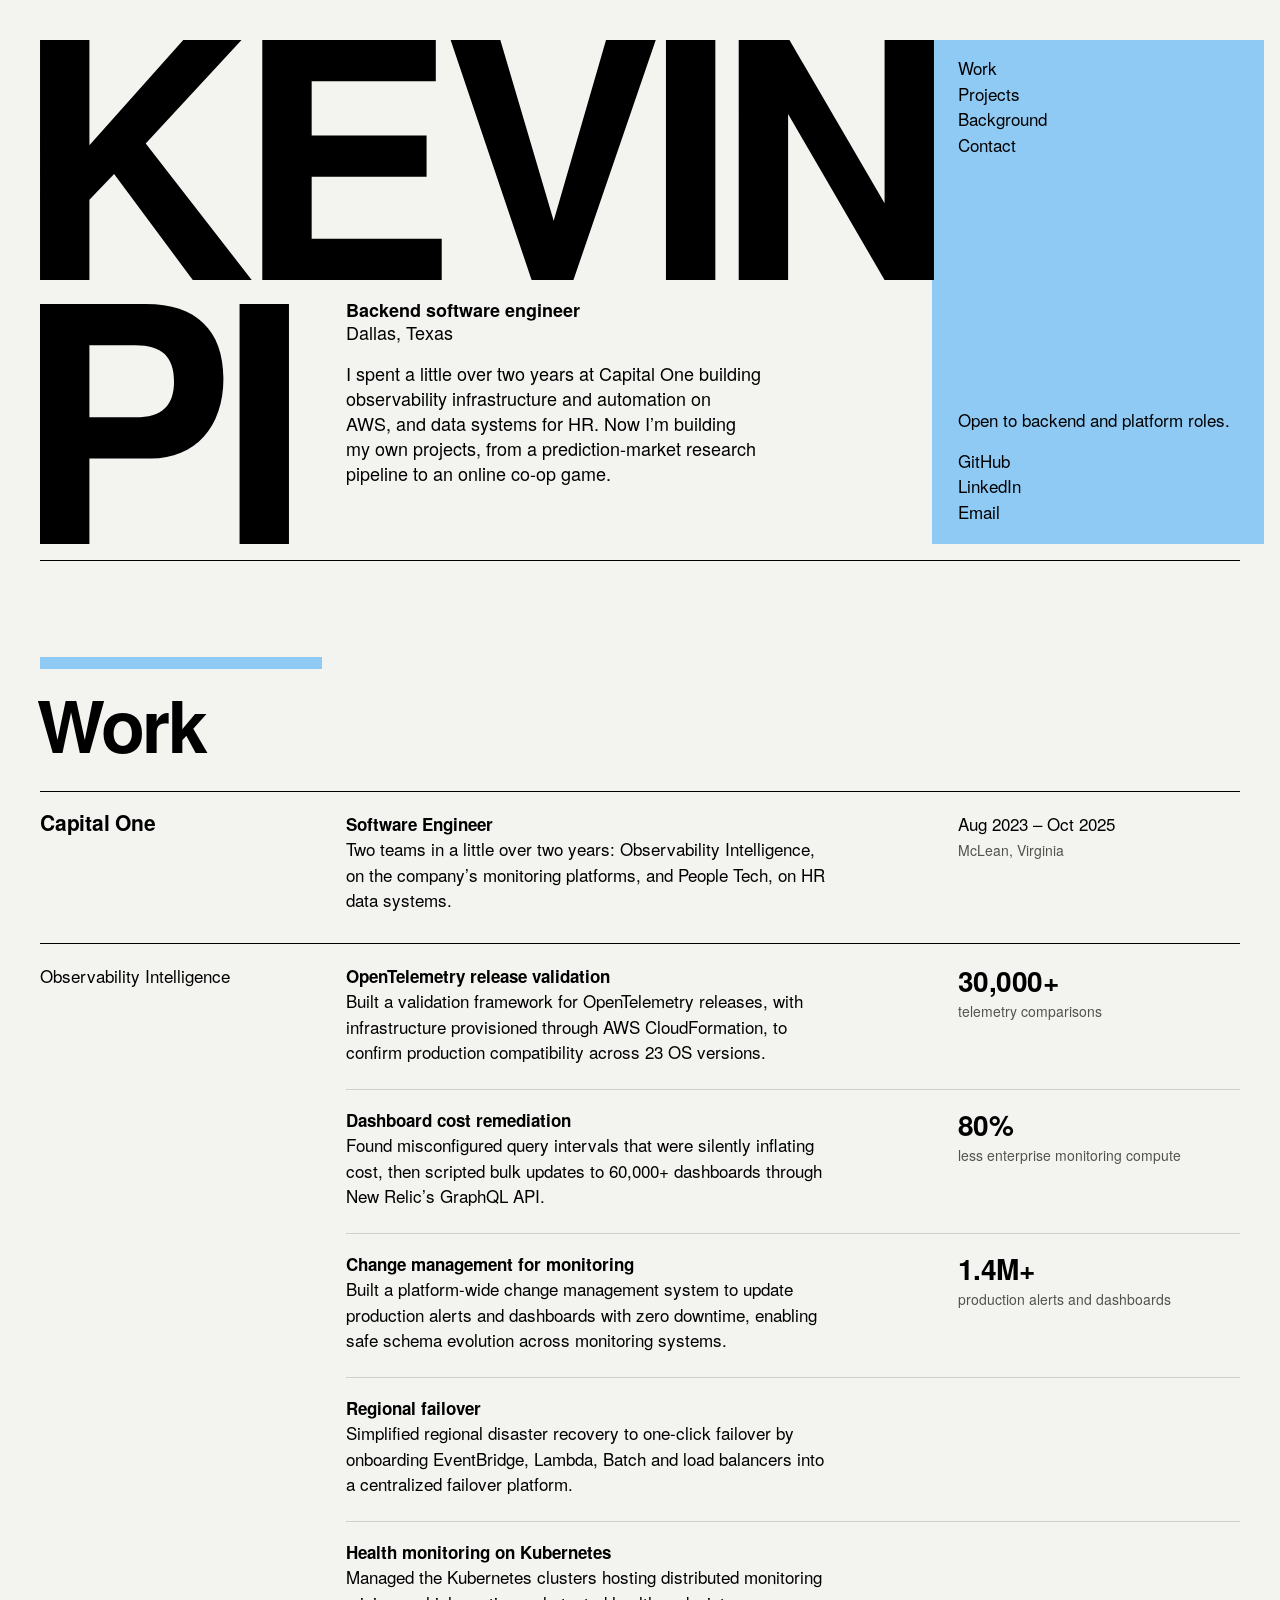
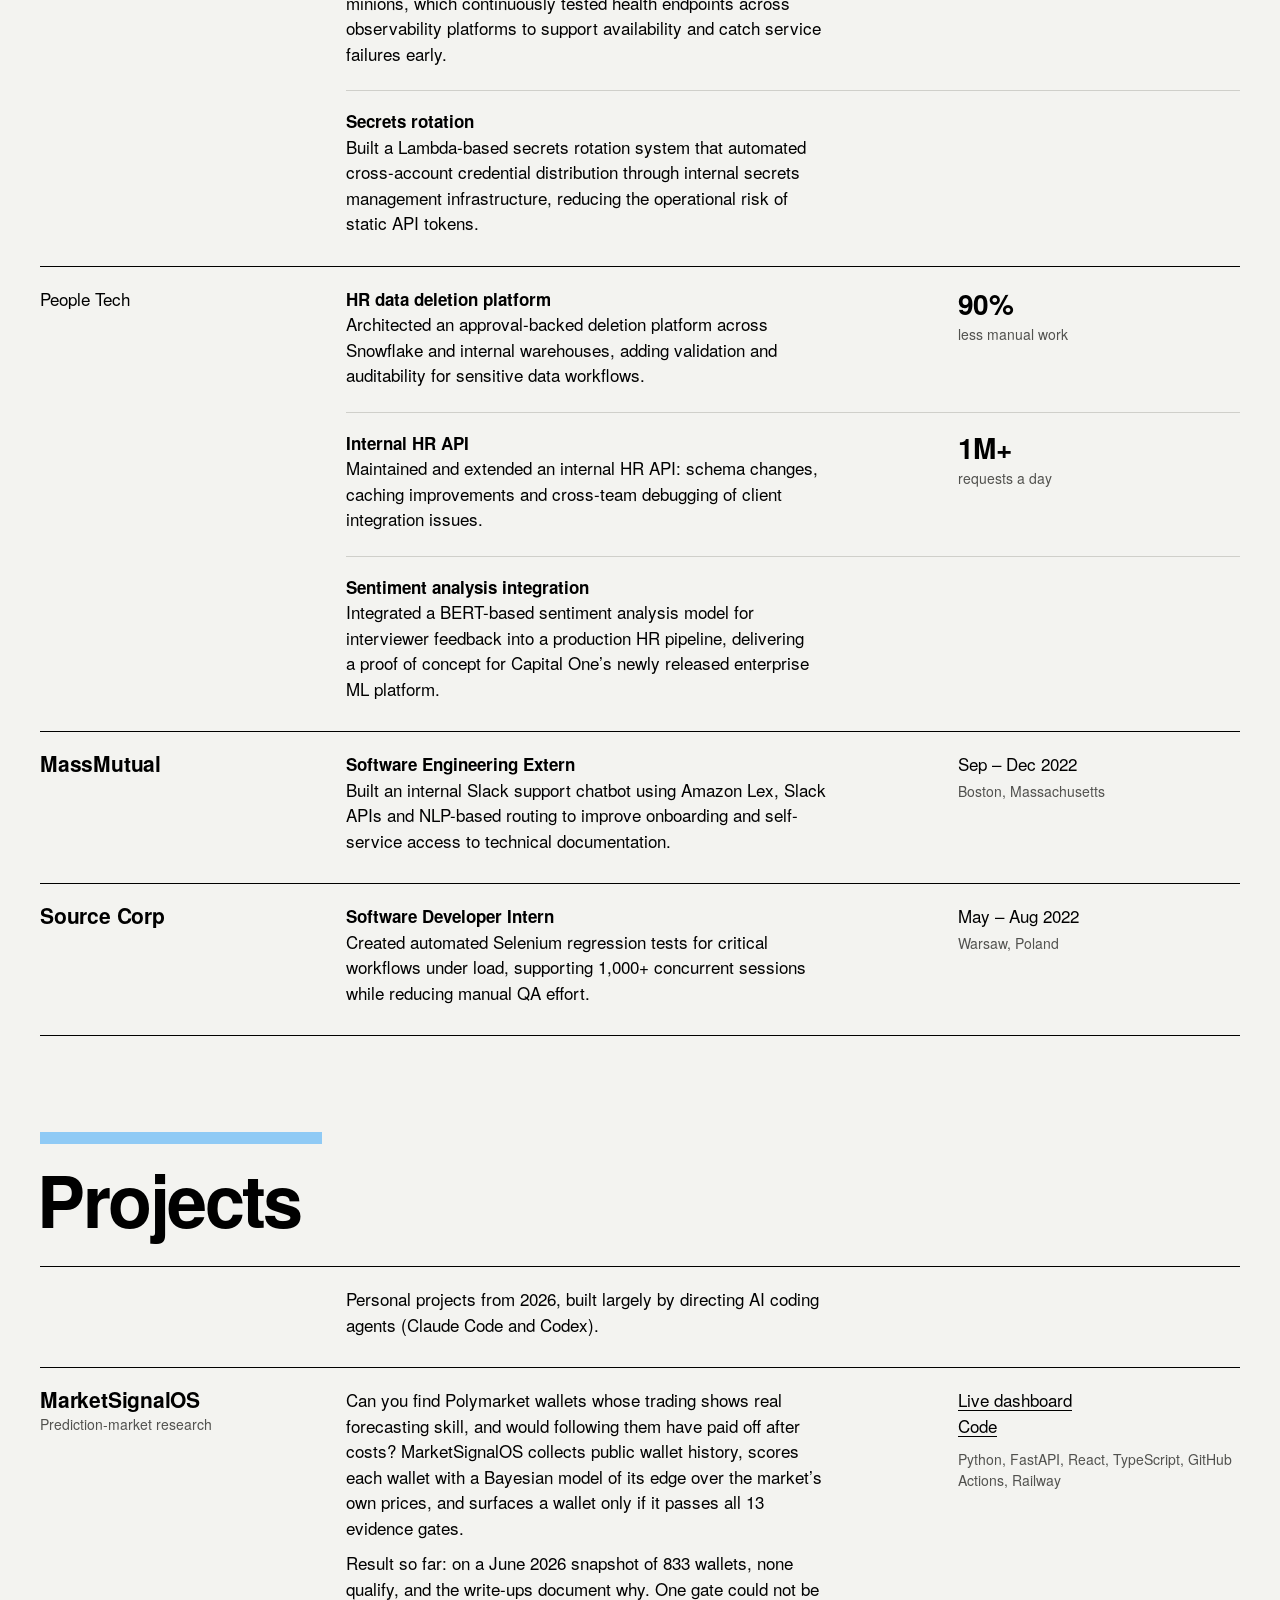
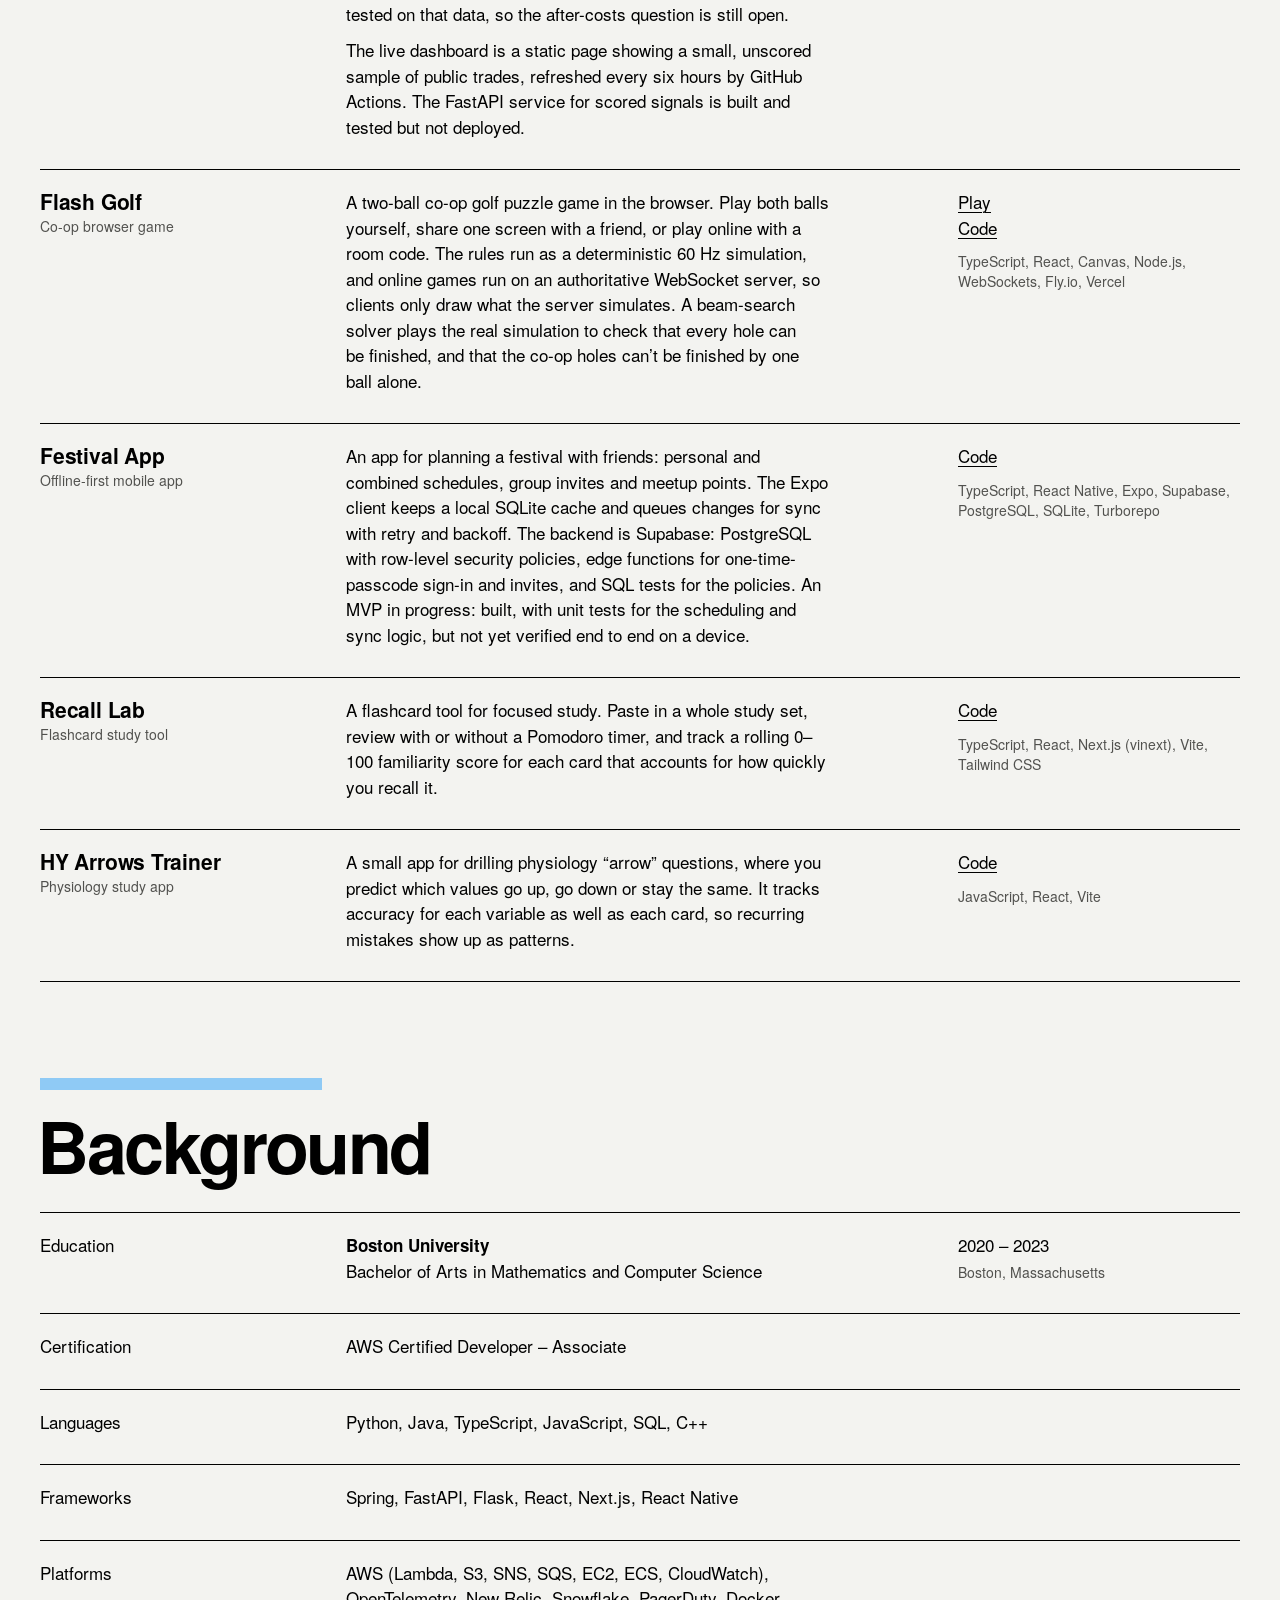
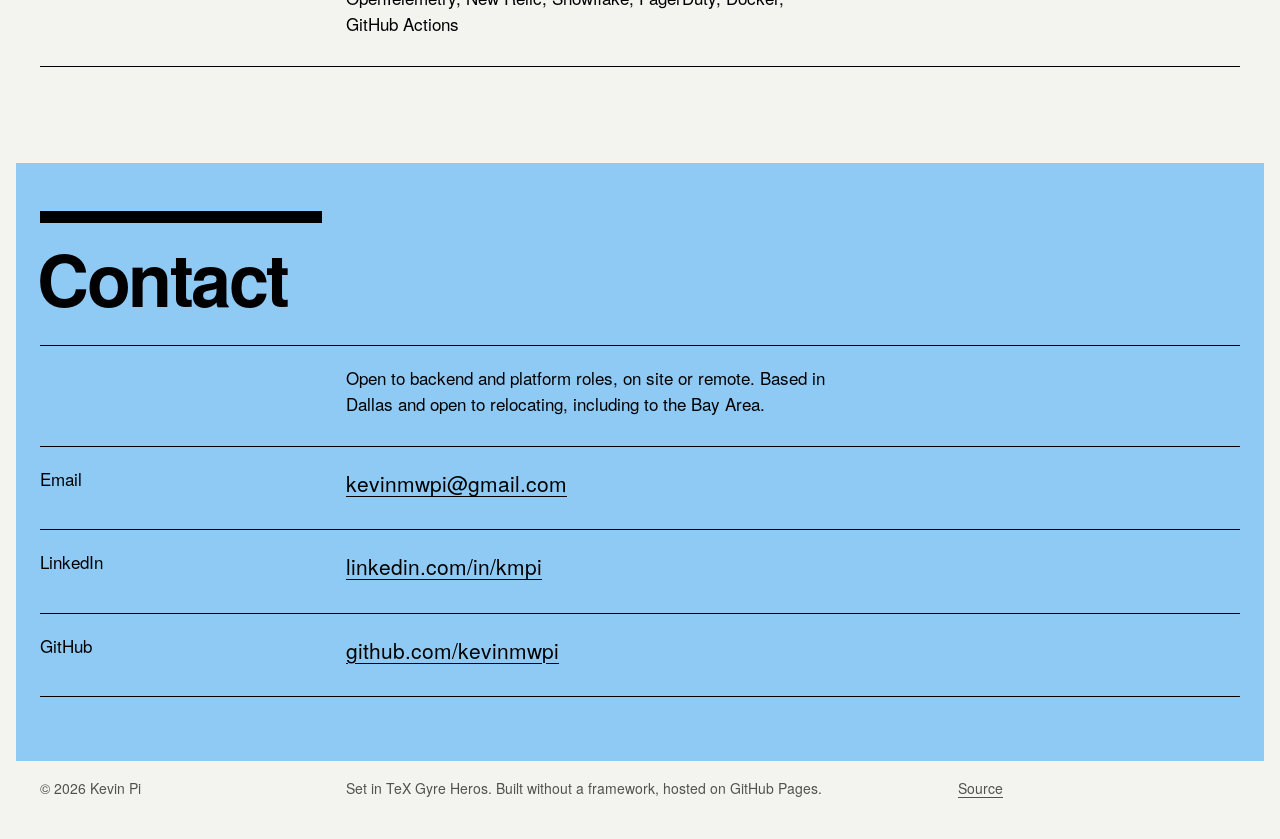
==== commit b2664a9c: "Switch the accent to baby blue and join the K and P in the icon Black letters on an orange block rea" ====
--- a/index.html
+++ b/index.html
@@ -20,13 +20,15 @@
   <meta property="og:image:alt" content="Kevin Pi, backend software engineer">
   <meta name="twitter:card" content="summary_large_image">
 
-  <link rel="icon" href="favicon.ico" sizes="32x32">
-  <link rel="icon" href="assets/favicon.svg" type="image/svg+xml">
-  <link rel="apple-touch-icon" href="assets/apple-touch-icon.png">
+  <!-- Raise a file's ?v= number, here and in 404.html, whenever that file
+       changes. Browsers then fetch the new one instead of a saved copy. -->
+  <link rel="icon" href="favicon.ico?v=3" sizes="32x32">
+  <link rel="icon" href="assets/favicon.svg?v=3" type="image/svg+xml">
+  <link rel="apple-touch-icon" href="assets/apple-touch-icon.png?v=3">
 
   <link rel="preload" href="assets/fonts/heros-subset-regular.woff2" as="font" type="font/woff2" crossorigin>
   <link rel="preload" href="assets/fonts/heros-subset-bold.woff2" as="font" type="font/woff2" crossorigin>
-  <link rel="stylesheet" href="assets/style.css">
+  <link rel="stylesheet" href="assets/style.css?v=2">
   <script src="assets/site.js" defer></script>
 
   <script type="application/ld+json">
@@ -63,7 +65,7 @@
   <header class="hero">
     <h1 class="visually-hidden">Kevin Pi</h1>
 
-    <!-- The orange block: beside PI on a phone, a slab in the right-hand
+    <!-- The accent block: beside PI on a phone, a slab in the right-hand
          column on a desktop. It is only a background. -->
     <div class="block" aria-hidden="true"></div>
 
--- a/assets/style.css
+++ b/assets/style.css
@@ -30,16 +30,17 @@
   --gray: #51514e;   /* secondary text, 7:1 on paper */
   --rule: #cfcfca;   /* hairlines between items */
 
-  /* The one color. It is too light to read as text on the paper (1.7:1), so
-     it is only ever a field behind black text (11:1) or a shape. */
-  --accent: #ffa94d;
+  /* The one color, a baby blue. It is too light to read as text on the paper
+     (1.6:1), so it is only ever a field behind black text (12:1) or a shape. */
+  --accent: #8fcaf5;
 
   --margin: 20px;    /* page side margin */
   --gutter: 16px;    /* gap between the 12 columns */
   --cap: 0.729em;    /* cap height of the typeface */
 
-  /* How far an orange field runs past the text on each side. The text inside
-     a field therefore stays on the same grid lines as the text outside it. */
+  /* How far a field of that color runs past the text on each side. The text
+     inside a field therefore stays on the same grid lines as the text outside
+     it. */
   --bleed: var(--margin);
   --inset: clamp(10px, 3.4cqw, 28px);
 
@@ -119,7 +120,7 @@
   outline-offset: 3px;
 }
 
-/* Pointing at a link marks it in orange, like a highlighter. */
+/* Pointing at a link marks it in the accent color, like a highlighter. */
 @media (hover: hover) {
   a:hover {
     background: var(--accent);
@@ -186,7 +187,7 @@
 
 /* 4 Top of page ----------------------------------------------------------- */
 
-/* Phone layout, top to bottom: section links, KEVIN, PI with an orange block
+/* Phone layout, top to bottom: section links, KEVIN, PI with an accent block
    running from its last letter to the edge of the screen, the introduction,
    then availability and contact links. Rows are numbered so the wider layouts
    can rearrange them. */
@@ -223,7 +224,8 @@
 
 /* The name is drawn as outlines, one per letter, so it never waits on a font
    download and its edges sit exactly on the grid. The real heading is the
-   hidden <h1>. As the page slides over it, it turns from black to orange. */
+   hidden <h1>. As the page slides over it, it turns from black to the accent
+   color. */
 
 .name {
   display: block;
@@ -250,7 +252,7 @@
   margin-top: var(--name-gap);
 }
 
-/* The orange block. It starts where PI ends and is exactly as tall. */
+/* The accent block. It starts where PI ends and is exactly as tall. */
 .block {
   grid-column: 1 / -1;
   grid-row: 3;
@@ -309,7 +311,7 @@
 
 /* Everything below the top of the page. It has its own background because it
    slides up over the name as you scroll (see Motion). It is as wide as the
-   page margins so that it also covers the part of the orange block that runs
+   page margins so that it also covers the part of the accent block that runs
    past the text. Its top rule stays the width of the text. */
 .sheet {
   position: relative;
@@ -331,7 +333,7 @@
   scroll-margin-top: var(--bar-h);   /* a jump lands just below the pinned bar */
 }
 
-/* Each section opens with an orange bar three columns wide. */
+/* Each section opens with an accent bar three columns wide. */
 .section::before {
   content: "";
   display: block;
@@ -496,8 +498,9 @@
 }
 
 /* A row that leads somewhere (a project, a way to reach me) can be clicked
-   anywhere, and fills with orange under the pointer. The first link in the
-   row is stretched over it; any other link stays on top and works as usual. */
+   anywhere, and fills with the accent color under the pointer. The first
+   link in the row is stretched over it; any other link stays on top and
+   works as usual. */
 
 .row.is-link::after {
   content: "";
@@ -527,7 +530,7 @@
   }
 
   .row.is-link:hover .small {
-    color: var(--ink);          /* gray is too weak on orange */
+    color: var(--ink);          /* gray is weak on the accent */
   }
 
   /* Inside a filled row a link is marked in black instead. */
@@ -547,7 +550,7 @@
 
 /* 6 Contact and footer ---------------------------------------------------- */
 
-/* Contact is the second orange field: the page opens and closes on orange. */
+/* Contact is the second accent field: the page opens and closes on color. */
 
 .section-contact {
   margin: 56px calc(-1 * var(--bleed)) 0;
@@ -564,7 +567,7 @@
 }
 
 .section-contact .row.is-link::after {
-  background: var(--ink);       /* on orange, a row fills with black instead */
+  background: var(--ink);       /* on the accent, a row fills with black */
 }
 
 @media (hover: hover) {
@@ -592,7 +595,7 @@
 /* 7 Pinned bar ------------------------------------------------------------- */
 
 /* Once the top of the page is covered, a slim bar drops in with the section
-   links. An orange marker sits behind the section being read, and an orange
+   links. An accent marker sits behind the section being read, and an accent
    line along the bottom edge shows how far down the page you are.
    assets/site.js shows and hides it; without scripts it never appears. */
 
@@ -644,7 +647,7 @@
   font-size: clamp(0.8125rem, 4vw, 1rem);
 }
 
-/* The marker: one orange block that slides to whichever link is current. */
+/* The marker: one accent block that slides to whichever link is current. */
 .bar ul::before {
   content: "";
   position: absolute;
@@ -795,7 +798,7 @@
     grid-row: 2 / span 3;
   }
 
-  /* The orange block becomes a slab in the right-hand column, as tall as the
+  /* The accent block becomes a slab in the right-hand column, as tall as the
      two lines of the name and pressed against the N. */
   .block {
     grid-column: 10 / span 3;
@@ -869,7 +872,7 @@
     font-size: clamp(1.0625rem, 1.5cqw, 1.3125rem);
   }
 
-  /* On the slab a link is marked in black instead of orange. */
+  /* On the slab a link is marked in black instead of the accent. */
   @media (hover: hover) {
     .hero-nav a:hover,
     .hero-links a:hover {
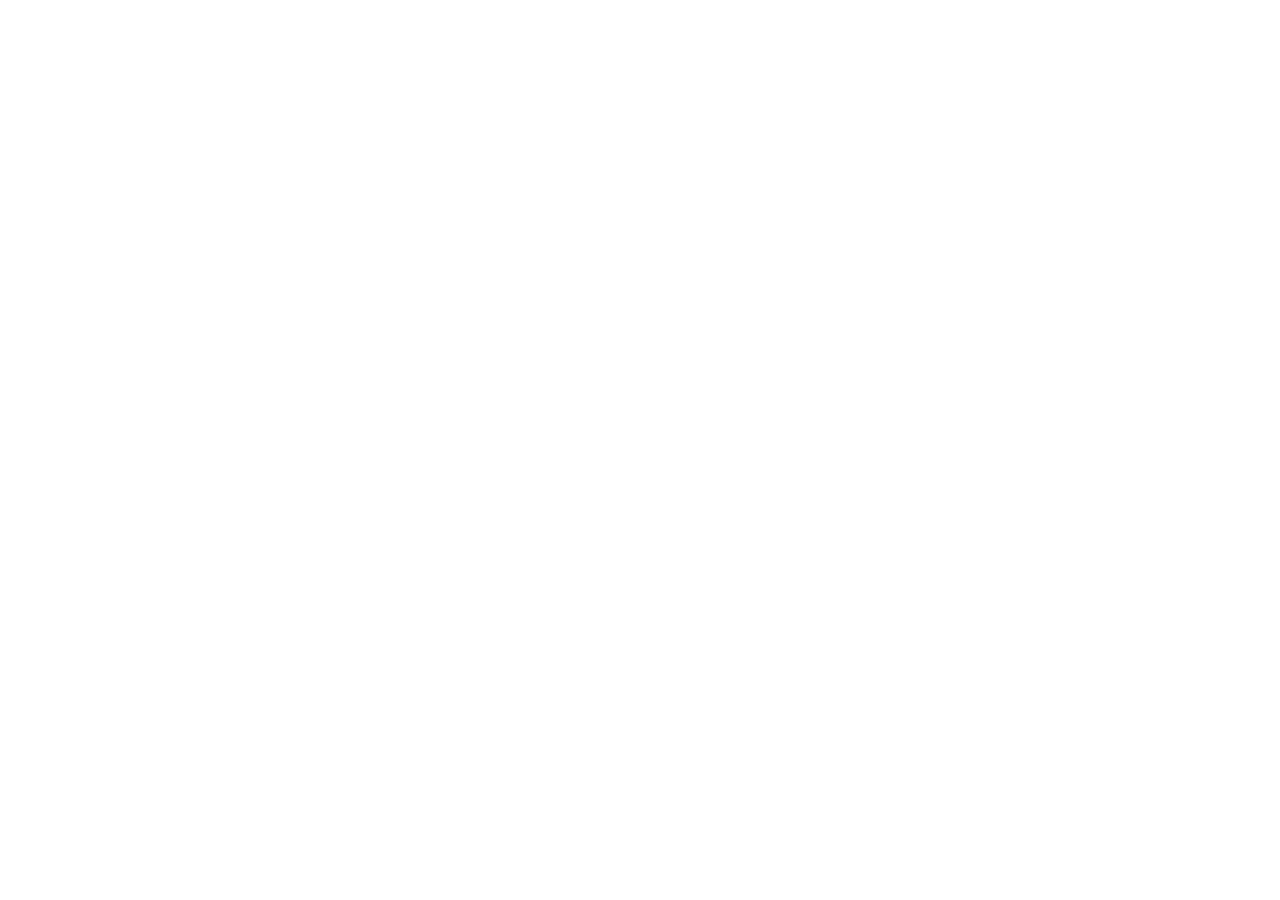
==== commit 4065caa2: "Forward kevinmwpi.github.io to kevinpi.dev Every address on the old site forwards to the same page a" ====
--- a/index.html
+++ b/index.html
@@ -3,378 +3,18 @@
 <head>
   <meta charset="utf-8">
   <meta name="viewport" content="width=device-width, initial-scale=1">
-  <title>Kevin Pi — Software Engineer</title>
-  <meta name="description" content="Backend software engineer in Dallas, Texas. A little over two years at Capital One building observability infrastructure, automation and HR data systems.">
-  <meta name="author" content="Kevin Pi">
-  <meta name="color-scheme" content="light">
-  <meta name="theme-color" content="#f3f3f0">
-  <link rel="canonical" href="https://kevinmwpi.github.io/">
-
-  <meta property="og:type" content="website">
-  <meta property="og:url" content="https://kevinmwpi.github.io/">
-  <meta property="og:title" content="Kevin Pi — Software Engineer">
-  <meta property="og:description" content="Backend software engineer in Dallas, Texas. A little over two years at Capital One building observability infrastructure, automation and HR data systems.">
-  <meta property="og:image" content="https://kevinmwpi.github.io/assets/og.png">
-  <meta property="og:image:width" content="1200">
-  <meta property="og:image:height" content="630">
-  <meta property="og:image:alt" content="Kevin Pi, backend software engineer">
-  <meta name="twitter:card" content="summary_large_image">
-
-  <!-- Raise a file's ?v= number, here and in 404.html, whenever that file
-       changes. Browsers then fetch the new one instead of a saved copy. -->
-  <link rel="icon" href="favicon.ico?v=3" sizes="32x32">
-  <link rel="icon" href="assets/favicon.svg?v=3" type="image/svg+xml">
-  <link rel="apple-touch-icon" href="assets/apple-touch-icon.png?v=3">
-
-  <link rel="preload" href="assets/fonts/heros-subset-regular.woff2" as="font" type="font/woff2" crossorigin>
-  <link rel="preload" href="assets/fonts/heros-subset-bold.woff2" as="font" type="font/woff2" crossorigin>
-  <link rel="stylesheet" href="assets/style.css?v=2">
-  <script src="assets/site.js" defer></script>
-
-  <script type="application/ld+json">
-  {
-    "@context": "https://schema.org",
-    "@type": "Person",
-    "name": "Kevin Pi",
-    "jobTitle": "Software Engineer",
-    "url": "https://kevinmwpi.github.io/",
-    "alumniOf": { "@type": "CollegeOrUniversity", "name": "Boston University" },
-    "sameAs": ["https://github.com/kevinmwpi", "https://www.linkedin.com/in/kmpi"]
-  }
+  <title>Kevin Pi has moved to kevinpi.dev</title>
+  <link rel="canonical" href="https://kevinpi.dev/">
+  <meta http-equiv="refresh" content="0; url=https://kevinpi.dev/">
+  <script>
+    // Go to the same page, and the same section, on the new address.
+    location.replace("https://kevinpi.dev" + location.pathname + location.search + location.hash);
   </script>
+  <style>
+    body { margin: 0; padding: 40px 20px; background: #f3f3f0; color: #000; font: 1rem/1.5 Helvetica, Arial, sans-serif; }
+  </style>
 </head>
 <body>
-<a class="skip" href="#work">Skip to content</a>
-
-<!-- Bar pinned to the top once the name has scrolled away. Hidden until then. -->
-<nav class="bar" aria-label="Sections, pinned" inert>
-  <div class="bar-inner">
-    <a class="bar-name" href="#top">Kevin Pi</a>
-    <ul>
-      <li><a href="#work">Work</a></li>
-      <li><a href="#projects">Projects</a></li>
-      <li><a href="#background">Background</a></li>
-      <li><a href="#contact">Contact</a></li>
-    </ul>
-  </div>
-</nav>
-
-<div class="page" id="top">
-
-  <!-- Top of page: the name, a short introduction, and links. -->
-  <header class="hero">
-    <h1 class="visually-hidden">Kevin Pi</h1>
-
-    <!-- The accent block: beside PI on a phone, a slab in the right-hand
-         column on a desktop. It is only a background. -->
-    <div class="block" aria-hidden="true"></div>
-
-    <nav class="hero-nav" aria-label="Sections">
-      <ul>
-        <li><a href="#work">Work</a></li>
-        <li><a href="#projects">Projects</a></li>
-        <li><a href="#background">Background</a></li>
-        <li><a href="#contact">Contact</a></li>
-      </ul>
-    </nav>
-
-    <!-- KEVIN and PI as outlines of the bold typeface, one path per letter. -->
-    <svg class="name name-first" viewBox="0 0 2715 729" width="2715" height="729" aria-hidden="true" focusable="false"><path d="M643 729 321 314 612 0H435L150 320V0H0V729H150V485L225 407L464 729Z"/><path d="M1220 729V604H825V415H1174V290H825V125H1202V0H675V729Z"/><path d="M1870 0H1719L1560 549L1398 0H1247L1493 729H1620Z"/><path d="M2051 729V0H1901V729Z"/><path d="M2715 729V0H2565V496L2276 0H2122V729H2272V225L2565 729Z"/></svg>
-    <svg class="name name-last" viewBox="0 0 756 729" width="756" height="729" aria-hidden="true" focusable="false"><path d="M557 226C557 80 474 0 322 0H0V729H150V469H337C471 469 557 374 557 226ZM407 235C407 309 370 344 290 344H150V125H290C370 125 407 160 407 235Z"/><path d="M756 729V0H606V729Z"/></svg>
-
-    <p class="role">Backend software engineer<span class="visually-hidden">, </span><span class="place">Dallas, Texas</span></p>
-    <p class="lead">I spent a little over two years at Capital One building observability infrastructure and automation on AWS, and data systems for HR. Now I’m building my own projects, from a <span class="nowrap">prediction-market</span> research pipeline to an online <span class="nowrap">co-op</span> game.</p>
-
-    <div class="cta">
-      <p class="status">Open to backend and platform roles.</p>
-      <ul class="hero-links">
-        <li><a href="https://github.com/kevinmwpi">GitHub</a></li>
-        <li><a href="https://www.linkedin.com/in/kmpi">LinkedIn</a></li>
-        <li><a href="mailto:kevinmwpi@gmail.com">Email</a></li>
-      </ul>
-    </div>
-  </header>
-
-  <!-- Everything below the top of the page. This "sheet" slides up over the
-       name as you scroll (see "Motion" in assets/style.css). -->
-  <div class="sheet">
-
-  <main>
-
-    <!-- Work -->
-    <section class="section" id="work" aria-labelledby="work-heading">
-      <h2 id="work-heading">Work</h2>
-
-      <div class="table">
-
-        <div class="row">
-          <h3 class="label">Capital One</h3>
-          <div class="body">
-            <p class="title">Software Engineer</p>
-            <p>Two teams in a little over two years: Observability Intelligence, on the company’s monitoring platforms, and People Tech, on HR data systems.</p>
-          </div>
-          <p class="aside"><span class="when">Aug&nbsp;2023 – Oct&nbsp;2025</span><br><span class="small">McLean, Virginia</span></p>
-        </div>
-
-        <div class="row">
-          <h4 class="label label-plain">Observability Intelligence</h4>
-          <div class="items">
-
-            <article class="item">
-              <h5 class="title">OpenTelemetry release validation</h5>
-              <p class="result"><strong>30,000+</strong> <span class="small">telemetry comparisons</span></p>
-              <p class="desc">Built a validation framework for OpenTelemetry releases, with infrastructure provisioned through AWS CloudFormation, to confirm production compatibility across 23&nbsp;OS versions.</p>
-            </article>
-
-            <article class="item">
-              <h5 class="title">Dashboard cost remediation</h5>
-              <p class="result"><strong>80%</strong> <span class="small">less enterprise monitoring compute</span></p>
-              <p class="desc">Found misconfigured query intervals that were silently inflating cost, then scripted bulk updates to 60,000+ dashboards through New Relic’s GraphQL API.</p>
-            </article>
-
-            <article class="item">
-              <h5 class="title">Change management for monitoring</h5>
-              <p class="result"><strong>1.4M+</strong> <span class="small">production alerts and dashboards</span></p>
-              <p class="desc">Built a platform-wide change management system to update production alerts and dashboards with zero downtime, enabling safe schema evolution across monitoring systems.</p>
-            </article>
-
-            <article class="item">
-              <h5 class="title">Regional failover</h5>
-              <p class="desc">Simplified regional disaster recovery to one-click failover by onboarding EventBridge, Lambda, Batch and load balancers into a centralized failover platform.</p>
-            </article>
-
-            <article class="item">
-              <h5 class="title">Health monitoring on Kubernetes</h5>
-              <p class="desc">Managed the Kubernetes clusters hosting distributed monitoring minions, which continuously tested health endpoints across observability platforms to support availability and catch service failures early.</p>
-            </article>
-
-            <article class="item">
-              <h5 class="title">Secrets rotation</h5>
-              <p class="desc">Built a Lambda-based secrets rotation system that automated cross-account credential distribution through internal secrets management infrastructure, reducing the operational risk of static API tokens.</p>
-            </article>
-
-          </div>
-        </div>
-
-        <div class="row">
-          <h4 class="label label-plain">People Tech</h4>
-          <div class="items">
-
-            <article class="item">
-              <h5 class="title">HR data deletion platform</h5>
-              <p class="result"><strong>90%</strong> <span class="small">less manual work</span></p>
-              <p class="desc">Architected an approval-backed deletion platform across Snowflake and internal warehouses, adding validation and auditability for sensitive data workflows.</p>
-            </article>
-
-            <article class="item">
-              <h5 class="title">Internal HR API</h5>
-              <p class="result"><strong>1M+</strong> <span class="small">requests a day</span></p>
-              <p class="desc">Maintained and extended an internal HR API: schema changes, caching improvements and cross-team debugging of client integration issues.</p>
-            </article>
-
-            <article class="item">
-              <h5 class="title">Sentiment analysis integration</h5>
-              <p class="desc">Integrated a BERT-based sentiment analysis model for interviewer feedback into a production HR pipeline, delivering a proof of concept for Capital One’s newly released enterprise ML platform.</p>
-            </article>
-
-          </div>
-        </div>
-
-        <div class="row">
-          <h3 class="label">MassMutual</h3>
-          <div class="body">
-            <p class="title">Software Engineering Extern</p>
-            <p>Built an internal Slack support chatbot using Amazon Lex, Slack APIs and NLP-based routing to improve onboarding and self-service access to technical documentation.</p>
-          </div>
-          <p class="aside"><span class="when">Sep – Dec&nbsp;2022</span><br><span class="small">Boston, Massachusetts</span></p>
-        </div>
-
-        <div class="row">
-          <h3 class="label">Source Corp</h3>
-          <div class="body">
-            <p class="title">Software Developer Intern</p>
-            <p>Created automated Selenium regression tests for critical workflows under load, supporting 1,000+ concurrent sessions while reducing manual QA effort.</p>
-          </div>
-          <p class="aside"><span class="when">May – Aug&nbsp;2022</span><br><span class="small">Warsaw, Poland</span></p>
-        </div>
-
-      </div>
-    </section>
-
-    <!-- Projects -->
-    <section class="section" id="projects" aria-labelledby="projects-heading">
-      <h2 id="projects-heading">Projects</h2>
-
-      <div class="table">
-
-        <div class="row">
-          <p class="body">Personal projects from 2026, built largely by directing AI coding agents (Claude Code and Codex).</p>
-        </div>
-
-        <div class="row is-link">
-          <div class="label">
-            <h3>MarketSignalOS</h3>
-            <p class="kind small">Prediction-market research</p>
-          </div>
-          <div class="body">
-            <p>Can you find Polymarket wallets whose trading shows real forecasting skill, and would following them have paid off after costs? MarketSignalOS collects public wallet history, scores each wallet with a Bayesian model of its edge over the market’s own prices, and surfaces a wallet only if it passes all 13 evidence gates.</p>
-            <p>Result so far: on a June 2026 snapshot of 833 wallets, none qualify, and the write-ups document why. One gate could not be tested on that data, so the after-costs question is still open.</p>
-            <p>The live dashboard is a static page showing a small, unscored sample of public trades, refreshed every six hours by GitHub Actions. The FastAPI service for scored signals is built and tested but not deployed.</p>
-          </div>
-          <div class="aside">
-            <ul class="links">
-              <li><a class="stretch" href="https://kevinmwpi.github.io/marketsignalos/">Live dashboard<span class="visually-hidden">: MarketSignalOS</span></a></li>
-              <li><a href="https://github.com/kevinmwpi/marketsignalos">Code<span class="visually-hidden">: MarketSignalOS</span></a></li>
-            </ul>
-            <p class="stack small">Python, FastAPI, React, TypeScript, GitHub Actions, Railway</p>
-          </div>
-        </div>
-
-        <div class="row is-link">
-          <div class="label">
-            <h3>Flash Golf</h3>
-            <p class="kind small">Co-op browser game</p>
-          </div>
-          <div class="body">
-            <p>A two-ball co-op golf puzzle game in the browser. Play both balls yourself, share one screen with a friend, or play online with a room code. The rules run as a deterministic 60&nbsp;Hz simulation, and online games run on an authoritative WebSocket server, so clients only draw what the server simulates. A beam-search solver plays the real simulation to check that every hole can be finished, and that the co-op holes can’t be finished by one ball alone.</p>
-          </div>
-          <div class="aside">
-            <ul class="links">
-              <li><a class="stretch" href="https://flash-golf.vercel.app">Play<span class="visually-hidden">: Flash Golf</span></a></li>
-              <li><a href="https://github.com/kevinmwpi/flash_gimme_golf">Code<span class="visually-hidden">: Flash Golf</span></a></li>
-            </ul>
-            <p class="stack small">TypeScript, React, Canvas, Node.js, WebSockets, Fly.io, Vercel</p>
-          </div>
-        </div>
-
-        <div class="row is-link">
-          <div class="label">
-            <h3>Festival App</h3>
-            <p class="kind small">Offline-first mobile app</p>
-          </div>
-          <div class="body">
-            <p>An app for planning a festival with friends: personal and combined schedules, group invites and meetup points. The Expo client keeps a local SQLite cache and queues changes for sync with retry and backoff. The backend is Supabase: PostgreSQL with row-level security policies, edge functions for one-time-passcode sign-in and invites, and SQL tests for the policies. An MVP in progress: built, with unit tests for the scheduling and sync logic, but not yet verified end to end on a device.</p>
-          </div>
-          <div class="aside">
-            <ul class="links">
-              <li><a class="stretch" href="https://github.com/kevinmwpi/festival_app_codex">Code<span class="visually-hidden">: Festival App</span></a></li>
-            </ul>
-            <p class="stack small">TypeScript, React Native, Expo, Supabase, PostgreSQL, SQLite, Turborepo</p>
-          </div>
-        </div>
-
-        <div class="row is-link">
-          <div class="label">
-            <h3>Recall Lab</h3>
-            <p class="kind small">Flashcard study tool</p>
-          </div>
-          <div class="body">
-            <p>A flashcard tool for focused study. Paste in a whole study set, review with or without a Pomodoro timer, and track a rolling 0–100 familiarity score for each card that accounts for how quickly you recall it.</p>
-          </div>
-          <div class="aside">
-            <ul class="links">
-              <li><a class="stretch" href="https://github.com/kevinmwpi/recall-lab">Code<span class="visually-hidden">: Recall Lab</span></a></li>
-            </ul>
-            <p class="stack small">TypeScript, React, Next.js (vinext), Vite, Tailwind CSS</p>
-          </div>
-        </div>
-
-        <div class="row is-link">
-          <div class="label">
-            <h3>HY Arrows Trainer</h3>
-            <p class="kind small">Physiology study app</p>
-          </div>
-          <div class="body">
-            <p>A small app for drilling physiology “arrow” questions, where you predict which values go up, go down or stay the same. It tracks accuracy for each variable as well as each card, so recurring mistakes show up as patterns.</p>
-          </div>
-          <div class="aside">
-            <ul class="links">
-              <li><a class="stretch" href="https://github.com/kevinmwpi/hy-arrows-trainer">Code<span class="visually-hidden">: HY Arrows Trainer</span></a></li>
-            </ul>
-            <p class="stack small">JavaScript, React, Vite</p>
-          </div>
-        </div>
-
-      </div>
-    </section>
-
-    <!-- Background -->
-    <section class="section" id="background" aria-labelledby="background-heading">
-      <h2 id="background-heading">Background</h2>
-
-      <div class="table">
-
-        <div class="row">
-          <h3 class="label label-plain">Education</h3>
-          <div class="body">
-            <p class="title">Boston University</p>
-            <p>Bachelor of Arts in Mathematics and Computer Science</p>
-          </div>
-          <p class="aside"><span class="when">2020 – 2023</span><br><span class="small">Boston, Massachusetts</span></p>
-        </div>
-
-        <div class="row">
-          <h3 class="label label-plain">Certification</h3>
-          <p class="body">AWS Certified Developer – Associate</p>
-        </div>
-
-        <div class="row">
-          <h3 class="label label-plain">Languages</h3>
-          <p class="body">Python, Java, TypeScript, JavaScript, SQL, C++</p>
-        </div>
-
-        <div class="row">
-          <h3 class="label label-plain">Frameworks</h3>
-          <p class="body">Spring, FastAPI, Flask, React, Next.js, React Native</p>
-        </div>
-
-        <div class="row">
-          <h3 class="label label-plain">Platforms</h3>
-          <p class="body">AWS (Lambda, S3, SNS, SQS, EC2, ECS, CloudWatch), OpenTelemetry, New Relic, Snowflake, PagerDuty, Docker, GitHub Actions</p>
-        </div>
-
-      </div>
-    </section>
-
-    <!-- Contact -->
-    <section class="section section-contact" id="contact" aria-labelledby="contact-heading">
-      <h2 id="contact-heading">Contact</h2>
-
-      <div class="table">
-
-        <div class="row">
-          <p class="body">Open to backend and platform roles, on site or remote. Based in Dallas and open to relocating, including to the Bay Area.</p>
-        </div>
-
-        <div class="row is-link">
-          <h3 class="label label-plain">Email</h3>
-          <p class="body"><a class="contact-link stretch" href="mailto:kevinmwpi@gmail.com">kevinmwpi@gmail.com</a></p>
-        </div>
-
-        <div class="row is-link">
-          <h3 class="label label-plain">LinkedIn</h3>
-          <p class="body"><a class="contact-link stretch" href="https://www.linkedin.com/in/kmpi">linkedin.com/in/kmpi</a></p>
-        </div>
-
-        <div class="row is-link">
-          <h3 class="label label-plain">GitHub</h3>
-          <p class="body"><a class="contact-link stretch" href="https://github.com/kevinmwpi">github.com/kevinmwpi</a></p>
-        </div>
-
-      </div>
-    </section>
-
-  </main>
-
-  <footer class="footer">
-    <p class="copyright small">© 2026 Kevin Pi</p>
-    <p class="colophon small">Set in TeX Gyre Heros. Built without a framework, hosted on GitHub Pages.</p>
-    <p class="source small"><a href="https://github.com/kevinmwpi/kevinmwpi.github.io">Source</a></p>
-  </footer>
-
-  </div>
-
-</div>
-
+  <p>This site has moved to <a href="https://kevinpi.dev/">kevinpi.dev</a>.</p>
 </body>
 </html>
